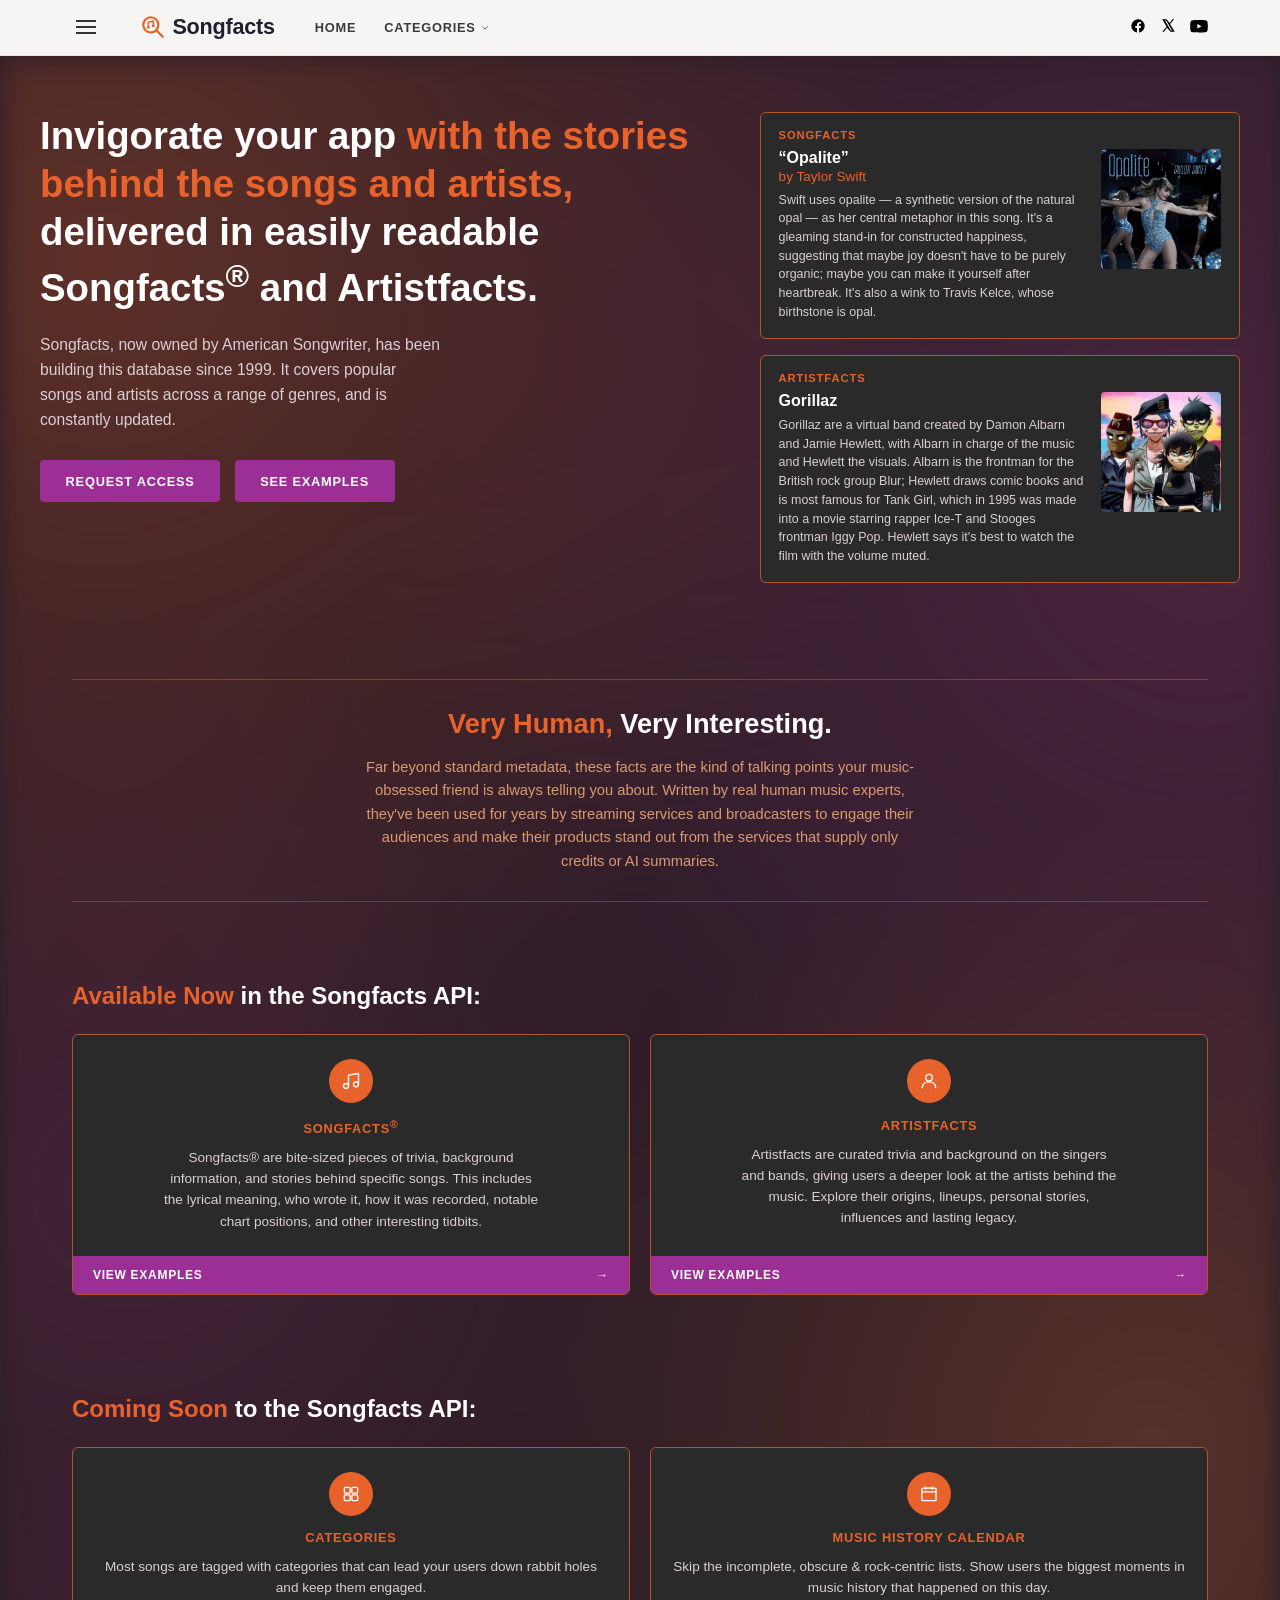
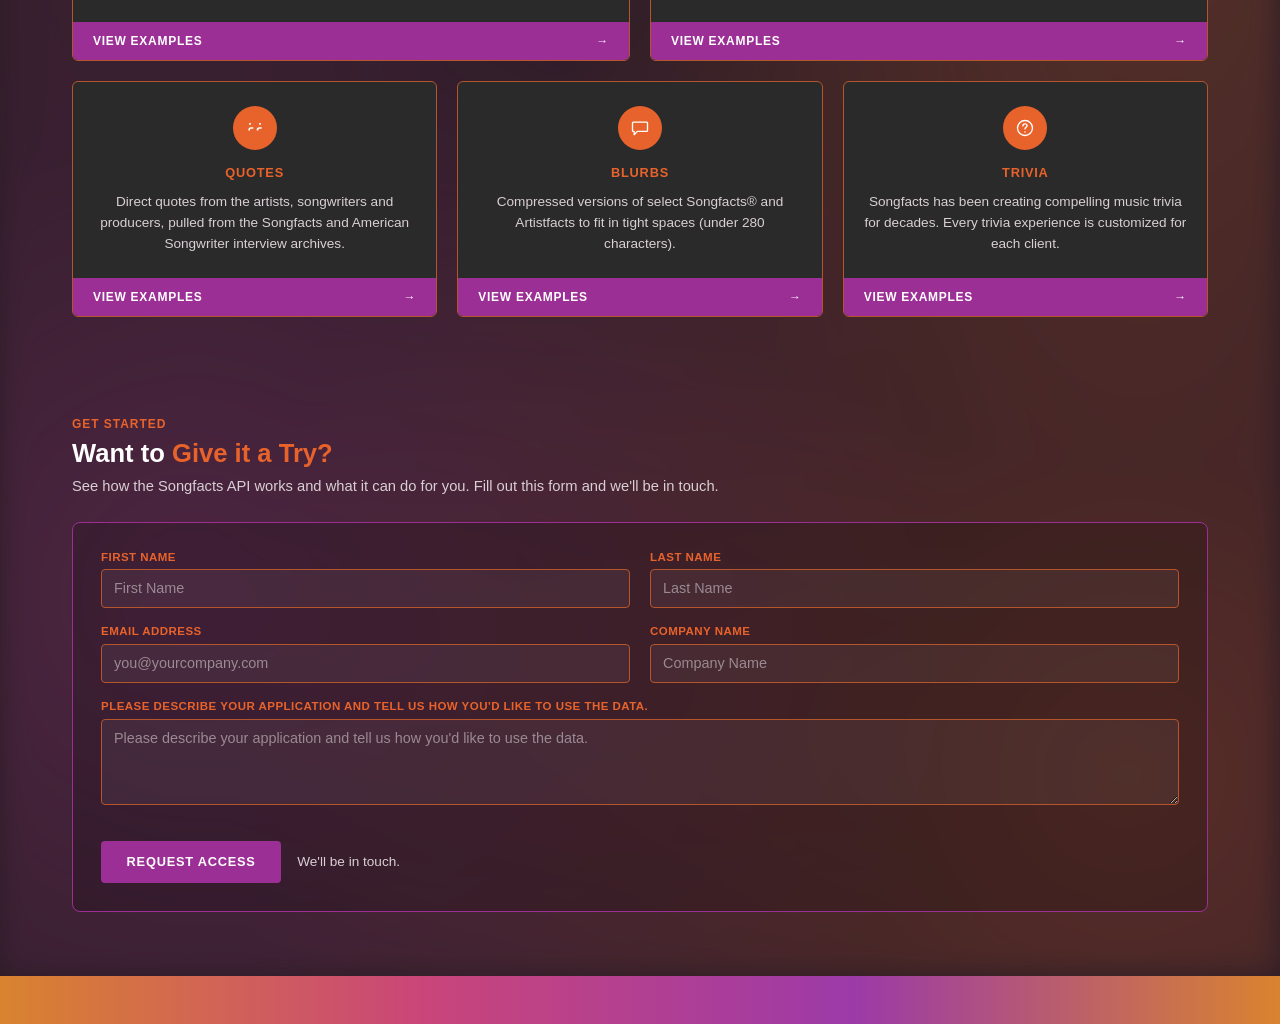
==== index.html @ c4cd5a53 "RELEASE v7" ====
<!DOCTYPE html>
<html lang="en">
<head>
  <meta charset="UTF-8">
  <meta name="viewport" content="width=1280, initial-scale=1.0">
  <title>Songfacts API — Invigorate your app</title>
  <link rel="stylesheet" href="style.css">
  <script src="https://challenges.cloudflare.com/turnstile/v0/api.js?onload=onTurnstileLoad" async defer></script>
</head>
<body>

  <header class="site-header">
    <div class="header-inner">
      <button class="menu-toggle" aria-label="Open menu">
        <span></span><span></span><span></span>
      </button>

      <a class="logo" href="#">
        <svg viewBox="0 0 24 24" width="26" height="26" aria-hidden="true">
          <circle cx="10" cy="10" r="7" fill="none" stroke="#e8632b" stroke-width="2"/>
          <line x1="15" y1="15" x2="21" y2="21" stroke="#e8632b" stroke-width="2" stroke-linecap="round"/>
          <path d="M7.7 12.3V7.6L12.3 6.5V11" fill="none" stroke="#e8632b" stroke-width="1.4" stroke-linecap="round" stroke-linejoin="round"/>
          <circle cx="7.7" cy="12.3" r="1.3" fill="#e8632b"/>
          <circle cx="12.3" cy="11" r="1.3" fill="#e8632b"/>
        </svg>
        <span class="logo-word">Songfacts</span>
      </a>

      <nav class="main-nav" aria-label="Primary">
        <a href="index.html">Home</a>
        <div class="nav-item">
          <a href="categories-examples.html">
            Categories
            <svg class="chevron-down" viewBox="0 0 24 24" width="10" height="10" aria-hidden="true"><path d="M6 9l6 6 6-6" stroke="currentColor" stroke-width="2" fill="none" stroke-linecap="round" stroke-linejoin="round"/></svg>
          </a>
          <div class="nav-dropdown">
            <a href="songfacts-examples.html">SongFacts Examples</a>
            <a href="artistfacts-examples.html">ArtistFacts Examples</a>
            <a href="categories-examples.html">Categories Examples</a>
            <a href="music-history-calendar-examples.html">Music History Calendar</a>
            <a href="blurbs-examples.html">Blurbs Examples</a>
            <a href="quotes-examples.html">Quotes Examples</a>
            <a href="trivia-examples.html">Trivia Examples</a>
          </div>
        </div>
      </nav>

      <div class="social-links">
        <a href="#" aria-label="Facebook">
          <svg viewBox="0 0 24 24" width="16" height="16"><path d="M22 12a10 10 0 1 0-11.5 9.87v-6.99H7.9v-2.88h2.6V9.85c0-2.57 1.53-3.99 3.87-3.99 1.12 0 2.3.2 2.3.2v2.53h-1.3c-1.28 0-1.68.8-1.68 1.62v1.95h2.86l-.46 2.88h-2.4v6.99A10 10 0 0 0 22 12z"/></svg>
        </a>
        <a href="#" aria-label="X (Twitter)">
          <svg viewBox="0 0 24 24" width="15" height="15"><path d="M18.24 2H21l-6.52 7.46L22 22h-6.9l-5.4-6.6L4.6 22H2l7-8.01L2 2h6.9l4.9 6.02L18.24 2Zm-2.42 18h1.9L8.27 4H6.3l9.52 16Z"/></svg>
        </a>
        <a href="#" aria-label="YouTube">
          <svg viewBox="0 0 24 24" width="18" height="18"><path d="M23.5 6.2s-.23-1.64-.94-2.36c-.9-.94-1.9-.94-2.36-1C16.9 2.5 12 2.5 12 2.5h-.01s-4.9 0-8.19.34c-.46.06-1.46.06-2.36 1C.73 4.56.5 6.2.5 6.2S.25 8.13.25 10.06v1.87c0 1.93.25 3.86.25 3.86s.23 1.64.94 2.36c.9.94 2.08.9 2.6 1C5.9 19.5 12 19.5 12 19.5s4.9 0 8.19-.34c.46-.06 1.46-.06 2.36-1 .71-.72.94-2.36.94-2.36s.25-1.93.25-3.86v-1.87c0-1.93-.25-3.86-.25-3.86ZM9.75 14.02V7.98L15.5 11l-5.75 3.02Z"/></svg>
        </a>
      </div>
    </div>
  </header>

  <main class="dark-panel">
    <div class="decor-bg" aria-hidden="true"></div>

    <section class="hero">
    <div class="hero-inner">
      <div class="hero-copy">
        <h1>
          Invigorate your app
          <span class="highlight">with the stories behind the
          songs and artists,</span>
          delivered in easily readable
          Songfacts<sup>®</sup> and Artistfacts.
        </h1>

        <p>
          Songfacts, now owned by American Songwriter, has
          been building this database since 1999. It covers popular
          songs and artists across a range of genres, and is
          constantly updated.
        </p>

        <div class="hero-actions">
          <a class="btn" href="#get-started">Request Access</a>
          <a class="btn" href="#available-now">See Examples</a>
        </div>
      </div>

      <div class="hero-cards">
        <article class="fact-card">
          <span class="fact-label">Songfacts</span>
          <div class="fact-body">
            <div class="fact-text">
              <h3>&ldquo;Opalite&rdquo; <span class="by">by Taylor Swift</span></h3>
              <p>
                Swift uses opalite &mdash; a synthetic version of the natural
                opal &mdash; as her central metaphor in this song. It's a
                gleaming stand-in for constructed happiness, suggesting
                that maybe joy doesn't have to be purely organic; maybe
                you can make it yourself after heartbreak. It's also a
                wink to Travis Kelce, whose birthstone is opal.
              </p>
            </div>
            <img class="fact-thumb" src="img/home_1.png" alt="&ldquo;Opalite&rdquo; by Taylor Swift">
          </div>
        </article>

        <article class="fact-card">
          <span class="fact-label">Artistfacts</span>
          <div class="fact-body">
            <div class="fact-text">
              <h3>Gorillaz</h3>
              <p>
                Gorillaz are a virtual band created by Damon Albarn
                and Jamie Hewlett, with Albarn in charge of the music
                and Hewlett the visuals. Albarn is the frontman for the
                British rock group Blur; Hewlett draws comic books
                and is most famous for Tank Girl, which in 1995 was
                made into a movie starring rapper Ice-T and Stooges
                frontman Iggy Pop. Hewlett says it's best to watch the
                film with the volume muted.
              </p>
            </div>
            <img class="fact-thumb" src="img/home_2.png" alt="Gorillaz">
          </div>
        </article>
      </div>
    </div>
    </section>

    <section class="very-human">
      <hr class="divider">
      <h2><span class="orange">Very Human,</span> Very Interesting.</h2>
      <p>
        Far beyond standard metadata, these facts are the kind of talking points your
        music-obsessed friend is always telling you about. Written by real human
        music experts, they've been used for years by streaming services and broadcasters
        to engage their audiences and make their products stand out from the services that
        supply only credits or AI summaries.
      </p>
      <hr class="divider">
    </section>

    <section class="available-now" id="available-now">
      <h2><span class="orange">Available Now</span> in the Songfacts API:</h2>

      <div class="feature-grid cols-2">
        <article class="feature-card feature-card-wide">
          <span class="feature-icon">
            <svg viewBox="0 0 24 24" width="20" height="20"><path d="M9 18V5l12-2v13" stroke="#fff" stroke-width="1.6" fill="none" stroke-linecap="round" stroke-linejoin="round"/><circle cx="6" cy="18" r="3" stroke="#fff" stroke-width="1.6" fill="none"/><circle cx="18" cy="16" r="3" stroke="#fff" stroke-width="1.6" fill="none"/></svg>
          </span>
          <h3 class="feature-title">Songfacts<sup>®</sup></h3>
          <p>
            Songfacts® are bite-sized pieces of trivia, background information, and stories
            behind specific songs. This includes the lyrical meaning, who wrote it, how it
            was recorded, notable chart positions, and other interesting tidbits.
          </p>
          <a class="btn-view" href="songfacts-examples.html">View Examples <span aria-hidden="true">&rarr;</span></a>
        </article>

        <article class="feature-card feature-card-wide">
          <span class="feature-icon">
            <svg viewBox="0 0 24 24" width="20" height="20"><circle cx="12" cy="8" r="4" stroke="#fff" stroke-width="1.6" fill="none"/><path d="M4 20c0-4.4 3.6-7 8-7s8 2.6 8 7" stroke="#fff" stroke-width="1.6" fill="none" stroke-linecap="round"/></svg>
          </span>
          <h3 class="feature-title">Artistfacts</h3>
          <p>
            Artistfacts are curated trivia and background on the singers and bands, giving
            users a deeper look at the artists behind the music. Explore their origins,
            lineups, personal stories, influences and lasting legacy.
          </p>
          <a class="btn-view" href="artistfacts-examples.html">View Examples <span aria-hidden="true">&rarr;</span></a>
        </article>
      </div>
    </section>

    <section class="coming-soon">
      <h2><span class="orange">Coming Soon</span> to the Songfacts API:</h2>

      <div class="feature-grid cols-2">
        <article class="feature-card">
          <span class="feature-icon">
            <svg viewBox="0 0 24 24" width="20" height="20"><rect x="4" y="4" width="7" height="7" rx="1.5" stroke="#fff" stroke-width="1.6" fill="none"/><rect x="13" y="4" width="7" height="7" rx="1.5" stroke="#fff" stroke-width="1.6" fill="none"/><rect x="4" y="13" width="7" height="7" rx="1.5" stroke="#fff" stroke-width="1.6" fill="none"/><rect x="13" y="13" width="7" height="7" rx="1.5" stroke="#fff" stroke-width="1.6" fill="none"/></svg>
          </span>
          <h3 class="feature-title">Categories</h3>
          <p>
            Most songs are tagged with categories that can lead your users down rabbit holes
            and keep them engaged.
          </p>
          <a class="btn-view" href="categories-examples.html">View Examples <span aria-hidden="true">&rarr;</span></a>
        </article>

        <article class="feature-card">
          <span class="feature-icon">
            <svg viewBox="0 0 24 24" width="20" height="20"><rect x="3.5" y="5" width="17" height="15" rx="1.5" stroke="#fff" stroke-width="1.6" fill="none"/><line x1="3.5" y1="9.5" x2="20.5" y2="9.5" stroke="#fff" stroke-width="1.6"/><line x1="8" y1="3.5" x2="8" y2="6.5" stroke="#fff" stroke-width="1.6" stroke-linecap="round"/><line x1="16" y1="3.5" x2="16" y2="6.5" stroke="#fff" stroke-width="1.6" stroke-linecap="round"/></svg>
          </span>
          <h3 class="feature-title">Music History Calendar</h3>
          <p>
            Skip the incomplete, obscure &amp; rock-centric lists. Show users the biggest
            moments in music history that happened on this day.
          </p>
          <a class="btn-view" href="music-history-calendar-examples.html">View Examples <span aria-hidden="true">&rarr;</span></a>
        </article>
      </div>

      <div class="feature-grid cols-3">
        <article class="feature-card">
          <span class="feature-icon">
            <svg viewBox="0 0 24 24" width="20" height="20"><path d="M7 6h3v5H7c-1.7 0-3 1.3-3 3v1h2v-1c0-.6.4-1 1-1h3V6H5v2h2V6ZM17 6h3v5h-3c-1.7 0-3 1.3-3 3v1h2v-1c0-.6.4-1 1-1h3V6h-3v2h2V6Z" fill="#fff"/></svg>
          </span>
          <h3 class="feature-title">Quotes</h3>
          <p>
            Direct quotes from the artists, songwriters and producers, pulled from the
            Songfacts and American Songwriter interview archives.
          </p>
          <a class="btn-view" href="quotes-examples.html">View Examples <span aria-hidden="true">&rarr;</span></a>
        </article>

        <article class="feature-card">
          <span class="feature-icon">
            <svg viewBox="0 0 24 24" width="20" height="20"><path d="M4 5h16a1 1 0 0 1 1 1v9a1 1 0 0 1-1 1H9l-4 4v-4H4a1 1 0 0 1-1-1V6a1 1 0 0 1 1-1Z" stroke="#fff" stroke-width="1.6" fill="none" stroke-linejoin="round"/></svg>
          </span>
          <h3 class="feature-title">Blurbs</h3>
          <p>
            Compressed versions of select Songfacts® and Artistfacts to fit in tight spaces
            (under 280 characters).
          </p>
          <a class="btn-view" href="blurbs-examples.html">View Examples <span aria-hidden="true">&rarr;</span></a>
        </article>

        <article class="feature-card">
          <span class="feature-icon">
            <svg viewBox="0 0 24 24" width="20" height="20"><circle cx="12" cy="12" r="9" stroke="#fff" stroke-width="1.6" fill="none"/><path d="M9.5 9.5c0-1.4 1.1-2.5 2.5-2.5s2.5 1 2.5 2.2c0 1-.6 1.6-1.4 2.1-.8.5-1.1 1-1.1 1.8" stroke="#fff" stroke-width="1.6" fill="none" stroke-linecap="round"/><circle cx="12" cy="16.8" r="0.9" fill="#fff"/></svg>
          </span>
          <h3 class="feature-title">Trivia</h3>
          <p>
            Songfacts has been creating compelling music trivia for decades. Every trivia
            experience is customized for each client.
          </p>
          <a class="btn-view" href="trivia-examples.html">View Examples <span aria-hidden="true">&rarr;</span></a>
        </article>
      </div>
    </section>

    <section class="get-started" id="get-started">
      <span class="eyebrow">Get Started</span>
      <h2>Want to <span class="orange">Give it a Try?</span></h2>
      <p>See how the Songfacts API works and what it can do for you. Fill out this form and we'll be in touch.</p>

      <form class="api-form" id="api-form">
        <div class="form-row">
          <div class="form-field">
            <label for="firstName">First Name</label>
            <input type="text" id="firstName" name="firstName" placeholder="First Name" required>
          </div>
          <div class="form-field">
            <label for="lastName">Last Name</label>
            <input type="text" id="lastName" name="lastName" placeholder="Last Name" required>
          </div>
        </div>

        <div class="form-row">
          <div class="form-field">
            <label for="email">Email Address</label>
            <input type="email" id="email" name="email" placeholder="you@yourcompany.com" required>
          </div>
          <div class="form-field">
            <label for="company">Company Name</label>
            <input type="text" id="company" name="company" placeholder="Company Name">
          </div>
        </div>

        <div class="form-row form-row-full">
          <div class="form-field">
            <label for="message">Please describe your application and tell us how you'd like to use the data.</label>
            <textarea id="message" name="message" rows="4" placeholder="Please describe your application and tell us how you'd like to use the data."></textarea>
          </div>
        </div>

        <div class="form-row">
          <div id="turnstile-widget"></div>
        </div>

        <div class="form-actions">
          <button type="submit" class="btn">Request Access</button>
          <span class="form-note" id="form-status">We'll be in touch.</span>
        </div>
      </form>
    </section>
  </main>

  <footer class="gradient-bar" aria-hidden="true"></footer>

  <script src="script.js"></script>
</body>
</html>
---- style.css ----
:root {
  --orange: #e8632b;
  --purple: #9c2f96;
  --purple-hover: #b23aac;
  --pink: #d9469c;
  --dark-bg: #2c1c26;
  --card-bg: #2a2a2a;
  --card-border: #b5552c;
  --text-body: #d9cfd4;
}

* {
  box-sizing: border-box;
}

body {
  margin: 0;
  font-family: -apple-system, BlinkMacSystemFont, "Segoe UI", Roboto, Arial, sans-serif;
  min-width: 1280px;
}

/* ---------------------------------------------------------------------- */
/* Header                                                                  */
/* ---------------------------------------------------------------------- */

.site-header {
  background: #f7f5f3;
  border-bottom: 1px solid #e5e1dd;
}

.header-inner {
  max-width: 1200px;
  margin: 0 auto;
  padding: 0.9rem 2rem;
  display: flex;
  align-items: center;
  gap: 2.5rem;
}

.menu-toggle {
  background: none;
  border: none;
  cursor: pointer;
  padding: 0.25rem;
  display: flex;
  flex-direction: column;
  gap: 4px;
}

.menu-toggle span {
  display: block;
  width: 20px;
  height: 2px;
  background: #333;
}

.logo {
  display: flex;
  align-items: center;
  gap: 0.4rem;
  text-decoration: none;
  color: #1f1f2e;
}

.logo-word {
  font-size: 1.35rem;
  font-weight: 700;
  letter-spacing: -0.01em;
}

.main-nav {
  display: flex;
  align-items: center;
  gap: 1.75rem;
  flex: 1;
}

.main-nav a {
  color: #3a3a3a;
  text-decoration: none;
  font-size: 0.8rem;
  font-weight: 600;
  letter-spacing: 0.06em;
  text-transform: uppercase;
}

.main-nav a:hover {
  color: var(--orange);
}

.nav-item {
  position: relative;
}

.nav-item > a {
  display: inline-flex;
  align-items: center;
  gap: 0.3rem;
}

.nav-item .chevron-down {
  transition: transform 0.15s ease;
}

.nav-item:hover .chevron-down,
.nav-item:focus-within .chevron-down {
  transform: rotate(180deg);
}

/* Invisible hover bridge: the header has vertical padding above/below the
   nav text, so the mouse crosses dead space on its way down to the dropdown
   and loses :hover before it arrives. This pseudo-element is always part of
   .nav-item's hit area (unlike the dropdown, which is hidden/non-hittable
   until hovered), so it keeps the hover chain unbroken across that gap. */
.nav-item::after {
  content: "";
  position: absolute;
  top: 100%;
  left: 50%;
  transform: translateX(-50%);
  width: 230px;
  height: 26px;
}

.nav-dropdown {
  position: absolute;
  top: 100%;
  left: 50%;
  margin-top: 20px;
  transform: translateX(-50%);
  background: #fff;
  border: 1px solid #e5e1dd;
  border-radius: 8px;
  box-shadow: 0 12px 28px rgba(0, 0, 0, 0.16);
  padding: 0.4rem;
  min-width: 230px;
  opacity: 0;
  visibility: hidden;
  pointer-events: none;
  transition: opacity 0.15s ease;
  z-index: 50;
}

.nav-item:hover .nav-dropdown,
.nav-item:focus-within .nav-dropdown {
  opacity: 1;
  visibility: visible;
  pointer-events: auto;
}

.nav-dropdown a {
  display: block;
  padding: 0.55rem 0.75rem;
  border-radius: 5px;
  color: #333;
  font-size: 0.78rem;
  font-weight: 600;
  letter-spacing: normal;
  text-transform: none;
}

.nav-dropdown a:hover {
  background: #f7ede8;
  color: var(--orange);
}

.social-links {
  display: flex;
  gap: 0.9rem;
}

.social-links a {
  color: #6b6b6b;
  display: flex;
}

.social-links a:hover {
  color: var(--orange);
}

/* ---------------------------------------------------------------------- */
/* Dark panel (hero through the contact form share one continuous bg)      */
/* ---------------------------------------------------------------------- */

.dark-panel {
  position: relative;
  min-height: 100vh;
  background: var(--dark-bg);
  overflow: hidden;
}

.dark-panel > section {
  position: relative;
  z-index: 1;
}

.decor-bg {
  position: absolute;
  inset: 0;
  pointer-events: none;
  background:
    radial-gradient(circle at 8% 8%, rgba(200, 90, 45, 0.32), transparent 32%),
    radial-gradient(circle at 94% 18%, rgba(155, 60, 130, 0.28), transparent 35%),
    radial-gradient(circle at 10% 45%, rgba(120, 50, 90, 0.3), transparent 32%),
    radial-gradient(circle at 90% 55%, rgba(210, 110, 50, 0.26), transparent 35%),
    radial-gradient(circle at 15% 85%, rgba(155, 60, 130, 0.3), transparent 32%),
    radial-gradient(circle at 88% 92%, rgba(200, 90, 45, 0.28), transparent 35%);
  filter: blur(14px);
}

.divider {
  border: none;
  border-top: 1px solid rgba(232, 99, 43, 0.4);
  max-width: 1200px;
  margin: 0 auto;
}

/* ---------------------------------------------------------------------- */
/* Hero                                                                    */
/* ---------------------------------------------------------------------- */

.hero {
  padding: 3.5rem 2rem;
}

.hero-inner {
  max-width: 1200px;
  margin: 0 auto;
  display: grid;
  grid-template-columns: 1.4fr 1fr;
  gap: 3rem;
  align-items: start;
}

.hero-copy h1 {
  color: #fff;
  font-size: 2.4rem;
  line-height: 1.25;
  margin: 0 0 1.25rem;
}

.hero-copy h1 .highlight {
  color: var(--orange);
}

.hero-copy p {
  color: var(--text-body);
  font-size: 0.98rem;
  line-height: 1.6;
  max-width: 46ch;
  margin: 0 0 1.75rem;
}

.hero-actions {
  display: flex;
  gap: 0.9rem;
}

.btn {
  display: inline-block;
  background: var(--purple);
  color: #fff;
  text-decoration: none;
  font-family: inherit;
  font-size: 0.8rem;
  font-weight: 700;
  letter-spacing: 0.06em;
  text-transform: uppercase;
  padding: 0.85rem 1.6rem;
  border: none;
  border-radius: 4px;
  cursor: pointer;
  transition: background 0.15s ease;
}

.btn:hover {
  background: var(--purple-hover);
}

.hero-cards {
  display: flex;
  flex-direction: column;
  gap: 1rem;
}

.fact-card {
  background: var(--card-bg);
  border: 1px solid var(--card-border);
  border-radius: 6px;
  padding: 1rem 1.1rem;
}

.fact-label {
  display: block;
  color: var(--orange);
  font-size: 0.7rem;
  font-weight: 700;
  letter-spacing: 0.08em;
  text-transform: uppercase;
  margin-bottom: 0.5rem;
}

.fact-body {
  display: flex;
  gap: 1rem;
  align-items: flex-start;
}

.fact-text {
  flex: 1;
}

.fact-text h3 {
  color: #fff;
  font-size: 1rem;
  margin: 0 0 0.4rem;
}

.fact-text h3 .by {
  color: var(--orange);
  font-weight: 400;
  font-size: 0.85rem;
  display: block;
  margin-top: 0.15rem;
}

.fact-text p {
  color: var(--text-body);
  font-size: 0.78rem;
  line-height: 1.5;
  margin: 0;
}

.fact-thumb {
  flex-shrink: 0;
  width: 120px;
  height: 120px;
  border-radius: 4px;
  background: linear-gradient(135deg, #4a2e42, #7a3a2c);
  color: rgba(255, 255, 255, 0.75);
  display: flex;
  align-items: center;
  justify-content: center;
  object-fit: cover;
}

/* ---------------------------------------------------------------------- */
/* Very Human, Very Interesting.                                           */
/* ---------------------------------------------------------------------- */

.very-human {
  max-width: 1200px;
  margin: 0 auto;
  padding: 2.5rem 2rem;
  text-align: center;
}

.very-human h2 {
  color: #fff;
  font-size: 1.7rem;
  margin: 1.75rem 0 1rem;
}

.very-human p {
  color: #d99a72;
  font-size: 0.92rem;
  line-height: 1.6;
  max-width: 68ch;
  margin: 0 auto 1.75rem;
}

.orange {
  color: var(--orange);
}

/* ---------------------------------------------------------------------- */
/* Feature sections (Available Now / Coming Soon)                          */
/* ---------------------------------------------------------------------- */

.available-now,
.coming-soon {
  max-width: 1200px;
  margin: 0 auto;
  padding: 2.5rem 2rem;
}

.available-now h2,
.coming-soon h2 {
  color: #fff;
  font-size: 1.5rem;
  margin: 0 0 1.5rem;
}

.feature-grid {
  display: grid;
  gap: 1.25rem;
  margin-bottom: 1.25rem;
}

.feature-grid.cols-2 {
  grid-template-columns: repeat(2, 1fr);
}

.feature-grid.cols-3 {
  grid-template-columns: repeat(3, 1fr);
}

.feature-card {
  background: var(--card-bg);
  border: 1px solid var(--card-border);
  border-radius: 6px;
  padding: 1.5rem 1.25rem 0;
  text-align: center;
  display: flex;
  flex-direction: column;
  align-items: center;
  overflow: hidden;
}

.feature-icon {
  width: 44px;
  height: 44px;
  border-radius: 50%;
  background: var(--orange);
  display: flex;
  align-items: center;
  justify-content: center;
  margin-bottom: 0.9rem;
}

.feature-title {
  color: var(--orange);
  font-size: 0.8rem;
  font-weight: 700;
  letter-spacing: 0.06em;
  text-transform: uppercase;
  margin: 0 0 0.7rem;
}

.feature-card p {
  color: var(--text-body);
  font-size: 0.85rem;
  line-height: 1.55;
  margin: 0 0 1.5rem;
}

.btn-view {
  display: flex;
  align-items: center;
  justify-content: space-between;
  width: calc(100% + 2.5rem);
  background: var(--purple);
  color: #fff;
  text-decoration: none;
  font-size: 0.75rem;
  font-weight: 700;
  letter-spacing: 0.06em;
  text-transform: uppercase;
  padding: 0.75rem 1.25rem;
  margin-top: auto;
}

.btn-view:hover {
  background: var(--purple-hover);
}

.feature-card-wide p {
  max-width: 50ch;
}

/* ---------------------------------------------------------------------- */
/* Get Started / contact form                                             */
/* ---------------------------------------------------------------------- */

.get-started {
  max-width: 1200px;
  margin: 0 auto;
  padding: 2.5rem 2rem 4rem;
}

.eyebrow {
  display: block;
  color: var(--orange);
  font-size: 0.75rem;
  font-weight: 700;
  letter-spacing: 0.08em;
  text-transform: uppercase;
  margin-bottom: 0.5rem;
}

.get-started h2 {
  color: #fff;
  font-size: 1.6rem;
  margin: 0 0 0.6rem;
}

.get-started > p {
  color: var(--text-body);
  font-size: 0.92rem;
  margin: 0 0 1.75rem;
}

.api-form {
  background: rgba(0, 0, 0, 0.18);
  border: 1px solid var(--purple);
  border-radius: 8px;
  padding: 1.75rem;
}

.form-row {
  display: grid;
  grid-template-columns: 1fr 1fr;
  gap: 1.25rem;
  margin-bottom: 1.1rem;
}

.form-row-full {
  grid-template-columns: 1fr;
}

.form-field {
  display: flex;
  flex-direction: column;
}

.form-field label {
  color: var(--orange);
  font-size: 0.72rem;
  font-weight: 700;
  letter-spacing: 0.04em;
  text-transform: uppercase;
  margin-bottom: 0.4rem;
}

.form-field input,
.form-field select,
.form-field textarea {
  background: rgba(255, 255, 255, 0.05);
  border: 1px solid var(--card-border);
  border-radius: 4px;
  color: #fff;
  padding: 0.65rem 0.75rem;
  font-size: 0.9rem;
  font-family: inherit;
}

.form-field textarea {
  resize: vertical;
}

.form-field input::placeholder,
.form-field textarea::placeholder {
  color: #9a8a92;
}

.form-field select {
  color: #cfc3c9;
}

.form-actions {
  display: flex;
  align-items: center;
  gap: 1rem;
  margin-top: 0.5rem;
}

.form-note {
  color: var(--text-body);
  font-size: 0.85rem;
}

.form-note-success {
  color: #6fd98f;
}

.form-note-error {
  color: #f08a6c;
}

/* ---------------------------------------------------------------------- */
/* Footer gradient bar                                                     */
/* ---------------------------------------------------------------------- */

.gradient-bar {
  height: 48px;
  background: linear-gradient(90deg, #d9832f, #c9457a, #9c3aa8, #d9832f);
}

/* ---------------------------------------------------------------------- */
/* Shared: breadcrumb, page header, generic content wrapper, CTA bar       */
/* ---------------------------------------------------------------------- */

.breadcrumb {
  max-width: 1200px;
  margin: 0 auto;
  padding: 1.5rem 2rem 0;
  font-size: 0.7rem;
  font-weight: 600;
  letter-spacing: 0.05em;
  text-transform: uppercase;
  color: #a68d95;
}

.breadcrumb a {
  color: inherit;
  text-decoration: none;
}

.breadcrumb a:hover {
  color: #fff;
}

.breadcrumb .current {
  color: var(--orange);
}

.page-header {
  max-width: 1200px;
  margin: 0 auto;
  padding: 0.75rem 2rem 1.75rem;
}

.page-header h1 {
  color: #fff;
  font-size: 1.9rem;
  margin: 0 0 0.6rem;
}

.page-header h1 .accent {
  color: var(--orange);
}

.page-header p {
  color: var(--text-body);
  font-size: 0.92rem;
  max-width: 90ch;
  margin: 0;
}

.page-content {
  max-width: 1200px;
  margin: 0 auto;
  padding: 1.75rem 2rem 0.5rem;
}

.cta-bar {
  max-width: 1200px;
  margin: 1rem auto 2.5rem;
  padding: 1.5rem 1.75rem;
  background: var(--card-bg);
  border: 1px solid var(--purple);
  border-radius: 8px;
  display: flex;
  align-items: center;
  justify-content: space-between;
  gap: 1.5rem;
}

.cta-bar h2 {
  color: #fff;
  font-size: 1.15rem;
  margin: 0 0 0.3rem;
}

.cta-bar p {
  color: var(--text-body);
  font-size: 0.85rem;
  margin: 0;
}

.cta-bar .btn {
  flex-shrink: 0;
}

/* ---------------------------------------------------------------------- */
/* Numbered card grid (SongFacts / ArtistFacts examples)                   */
/* ---------------------------------------------------------------------- */

.card-grid {
  display: grid;
  gap: 1.5rem;
  margin-bottom: 1rem;
}

.card-grid.cols-4 {
  grid-template-columns: repeat(4, 1fr);
}

.numbered-card {
  position: relative;
  background: var(--card-bg);
  border: 1px solid var(--card-border);
  border-radius: 6px;
  padding: 1.1rem;
}

.numbered-card .badge {
  position: absolute;
  top: -12px;
  left: -12px;
  width: 26px;
  height: 26px;
  border-radius: 50%;
  background: var(--orange);
  color: #fff;
  font-size: 0.75rem;
  font-weight: 700;
  display: flex;
  align-items: center;
  justify-content: center;
}

.numbered-card .thumb {
  width: 100%;
  aspect-ratio: 1;
  border-radius: 4px;
  background: linear-gradient(135deg, #4a2e42, #7a3a2c);
  display: flex;
  align-items: center;
  justify-content: center;
  color: rgba(255, 255, 255, 0.75);
  margin-bottom: 0.9rem;
  object-fit: cover;
}

.numbered-card h3 {
  color: #fff;
  font-size: 0.92rem;
  margin: 0 0 0.2rem;
}

.numbered-card .by {
  color: var(--orange);
  font-size: 0.78rem;
  display: block;
  margin-bottom: 0.7rem;
}

.numbered-card p {
  color: var(--text-body);
  font-size: 0.78rem;
  line-height: 1.5;
  margin: 0;
}

/* ---------------------------------------------------------------------- */
/* Categories examples                                                     */
/* ---------------------------------------------------------------------- */

.categories-grid {
  display: grid;
  grid-template-columns: repeat(4, 1fr);
  gap: 1.5rem;
  margin-bottom: 1rem;
}

.category-card {
  background: var(--card-bg);
  border: 1px solid var(--card-border);
  border-radius: 6px;
  padding: 1.1rem;
  display: flex;
  flex-direction: column;
}

.category-card .lead {
  display: flex;
  gap: 0.9rem;
  margin-bottom: 1.1rem;
}

.category-card .lead .thumb {
  width: 68px;
  height: 68px;
  flex-shrink: 0;
  border-radius: 4px;
  background: linear-gradient(135deg, #4a2e42, #7a3a2c);
  display: flex;
  align-items: center;
  justify-content: center;
  color: rgba(255, 255, 255, 0.75);
  object-fit: cover;
}

.category-card .lead h3 {
  color: #fff;
  font-size: 0.92rem;
  margin: 0 0 0.25rem;
}

.category-card .lead .by {
  color: var(--orange);
  font-size: 0.78rem;
}

.category-tag {
  font-size: 0.68rem;
  font-weight: 600;
  letter-spacing: 0.05em;
  text-transform: uppercase;
  color: #a68d95;
  margin-bottom: 1rem;
}

.category-tag strong {
  display: block;
  color: var(--pink);
  font-weight: 700;
  font-size: 0.85rem;
  text-transform: none;
  letter-spacing: 0;
  margin-top: 0.2rem;
}

.related-list {
  list-style: none;
  margin: 0 0 1rem;
  padding: 0;
  border-top: 1px solid rgba(255, 255, 255, 0.08);
}

.related-list li {
  display: flex;
  gap: 0.6rem;
  align-items: center;
  padding: 0.6rem 0;
  border-bottom: 1px solid rgba(255, 255, 255, 0.08);
}

.related-list .thumb-sm {
  width: 34px;
  height: 34px;
  border-radius: 4px;
  flex-shrink: 0;
  background: linear-gradient(135deg, #4a2e42, #7a3a2c);
  object-fit: cover;
}

.related-list .info {
  font-size: 0.78rem;
  color: #fff;
  line-height: 1.35;
}

.related-list .info .by {
  color: var(--orange);
  display: block;
  font-size: 0.72rem;
}

.continue-link {
  color: var(--pink);
  font-size: 0.72rem;
  font-weight: 700;
  text-decoration: none;
  text-transform: uppercase;
  letter-spacing: 0.05em;
  margin-top: auto;
  text-align: center;
}

.continue-link:hover {
  color: #fff;
}

/* ---------------------------------------------------------------------- */
/* Music History Calendar examples                                        */
/* ---------------------------------------------------------------------- */

.calendar-grid {
  display: grid;
  gap: 1.5rem;
  margin-bottom: 1rem;
}

.calendar-grid.cols-2 {
  grid-template-columns: repeat(2, 1fr);
}

.calendar-grid.cols-3 {
  grid-template-columns: repeat(3, 1fr);
}

.calendar-col {
  background: var(--card-bg);
  border: 1px solid var(--card-border);
  border-radius: 6px;
  overflow: hidden;
  display: flex;
  flex-direction: column;
}

.calendar-col-header {
  background: var(--orange);
  color: #fff;
  font-weight: 700;
  font-size: 0.78rem;
  letter-spacing: 0.06em;
  text-transform: uppercase;
  text-align: center;
  padding: 0.75rem;
}

.calendar-col-body {
  padding: 1.1rem;
  flex: 1;
  display: flex;
  flex-direction: column;
}

.calendar-sub {
  display: flex;
  align-items: center;
  gap: 0.5rem;
  color: var(--orange);
  font-size: 0.7rem;
  font-weight: 700;
  text-transform: uppercase;
  letter-spacing: 0.04em;
  margin-bottom: 0.6rem;
}

.calendar-date {
  color: #fff;
  font-weight: 700;
  font-size: 1rem;
  margin-bottom: 0.9rem;
}

.timeline {
  list-style: none;
  margin: 0 0 0.5rem;
  padding: 0;
  border-left: 2px solid var(--purple);
  margin-left: 0.5rem;
}

.timeline li {
  position: relative;
  padding: 0 0 1.1rem 1.25rem;
}

.timeline li::before {
  content: "";
  position: absolute;
  left: -6px;
  top: 2px;
  width: 10px;
  height: 10px;
  border-radius: 50%;
  background: var(--orange);
  border: 2px solid var(--card-bg);
}

.timeline .year {
  color: var(--orange);
  font-weight: 700;
  font-size: 0.85rem;
  display: block;
  margin-bottom: 0.3rem;
}

.timeline p {
  color: var(--text-body);
  font-size: 0.78rem;
  line-height: 1.5;
  margin: 0;
}

.view-more {
  color: var(--pink);
  font-size: 0.72rem;
  font-weight: 700;
  text-decoration: none;
  text-transform: uppercase;
  letter-spacing: 0.05em;
  margin-top: auto;
  padding-top: 0.5rem;
  display: block;
}

.view-more:hover {
  color: #fff;
}

/* ---------------------------------------------------------------------- */
/* Blurbs examples                                                         */
/* ---------------------------------------------------------------------- */

.blurbs-grid {
  display: grid;
  grid-template-columns: 1fr 1fr;
  gap: 1.5rem;
  margin-bottom: 1rem;
}

.blurbs-col {
  border: 1px solid var(--card-border);
  border-radius: 6px;
  overflow: hidden;
}

.blurbs-col-header {
  padding: 0.75rem 1.1rem;
  font-weight: 700;
  font-size: 0.8rem;
  letter-spacing: 0.06em;
  text-transform: uppercase;
  color: #fff;
  display: flex;
  align-items: center;
  gap: 0.5rem;
}

.blurbs-col-header.bar-orange {
  background: var(--orange);
}

.blurbs-col-header.bar-purple {
  background: var(--purple);
}

.blurb-list {
  list-style: none;
  margin: 0;
  padding: 0;
  background: var(--card-bg);
}

.blurb-item {
  display: flex;
  gap: 0.9rem;
  align-items: flex-start;
  padding: 1rem 1.1rem;
  border-top: 1px solid rgba(255, 255, 255, 0.08);
}

.blurb-item:first-child {
  border-top: none;
}

.blurb-badge {
  flex-shrink: 0;
  width: 24px;
  height: 24px;
  border-radius: 50%;
  border: 1px solid var(--orange);
  color: var(--orange);
  font-size: 0.72rem;
  font-weight: 700;
  display: flex;
  align-items: center;
  justify-content: center;
  margin-top: 0.1rem;
}

.blurb-thumb {
  flex-shrink: 0;
  width: 52px;
  height: 52px;
  border-radius: 4px;
  background: linear-gradient(135deg, #4a2e42, #7a3a2c);
  object-fit: cover;
}

.blurb-text {
  color: var(--text-body);
  font-size: 0.82rem;
  line-height: 1.5;
}

/* ---------------------------------------------------------------------- */
/* Quotes examples                                                         */
/* ---------------------------------------------------------------------- */

.quotes-grid {
  display: grid;
  grid-template-columns: repeat(3, 1fr);
  gap: 1.5rem;
  margin-bottom: 1rem;
}

.quote-card {
  border: 1px solid var(--purple);
  border-radius: 6px;
  padding: 1.25rem;
  display: flex;
  align-items: flex-start;
  gap: 0.75rem;
}

.quote-mark {
  flex-shrink: 0;
  color: var(--purple);
  font-size: 3.4rem;
  font-weight: 700;
  line-height: 1;
}

.quote-content {
  display: flex;
  flex-direction: column;
  flex: 1;
  min-width: 0;
}

.quote-text {
  color: #fff;
  font-size: 1.15rem;
  line-height: 1.4;
  margin: 0 0 1.1rem;
  flex: 1;
}

.quote-divider {
  border: none;
  border-top: 1px solid var(--purple);
  margin: 0 0 0.9rem;
}

.quote-attribution {
  display: flex;
  gap: 0.9rem;
  align-items: center;
}

.quote-avatar {
  width: 64px;
  height: 64px;
  border-radius: 4px;
  flex-shrink: 0;
  background: linear-gradient(135deg, #4a2e42, #7a3a2c);
  object-fit: cover;
}

.quote-attribution .name {
  color: #fff;
  font-weight: 700;
  font-size: 1.05rem;
  display: block;
}

.quote-attribution .context {
  color: var(--orange);
  font-size: 0.92rem;
  display: block;
}

/* ---------------------------------------------------------------------- */
/* Trivia examples                                                         */
/* ---------------------------------------------------------------------- */

.trivia-grid {
  display: grid;
  grid-template-columns: repeat(3, 1fr);
  gap: 1.5rem;
  margin-bottom: 1rem;
}

.trivia-card {
  background: var(--card-bg);
  border: 1px solid var(--card-border);
  border-radius: 6px;
  padding: 1.25rem;
  display: flex;
  flex-direction: column;
}

.trivia-label {
  display: flex;
  align-items: center;
  gap: 0.6rem;
  color: var(--pink);
  font-size: 0.72rem;
  font-weight: 700;
  text-transform: uppercase;
  letter-spacing: 0.05em;
  margin-bottom: 1rem;
}

.trivia-badge {
  width: 22px;
  height: 22px;
  border-radius: 50%;
  background: var(--purple);
  color: #fff;
  font-size: 0.72rem;
  font-weight: 700;
  display: flex;
  align-items: center;
  justify-content: center;
  flex-shrink: 0;
}

.trivia-question {
  color: #fff;
  font-size: 0.95rem;
  line-height: 1.4;
  margin: 0 0 1.1rem;
}

.trivia-answers {
  display: flex;
  flex-direction: column;
  gap: 0.55rem;
  margin-bottom: 0.9rem;
}

.trivia-answer {
  background: var(--purple);
  color: #fff;
  border: none;
  border-radius: 4px;
  padding: 0.65rem 0.9rem;
  font-size: 0.82rem;
  font-weight: 600;
  text-align: left;
  cursor: pointer;
  font-family: inherit;
  transition: background 0.15s ease;
}

.trivia-answer:hover {
  background: var(--purple-hover);
}

.trivia-answer.is-selected {
  background: #c766c1;
}

.trivia-explanations {
  color: var(--pink);
  font-size: 0.72rem;
  font-weight: 700;
  text-transform: uppercase;
  letter-spacing: 0.05em;
  text-decoration: none;
  margin-top: auto;
}

.trivia-explanations:hover {
  color: #fff;
}
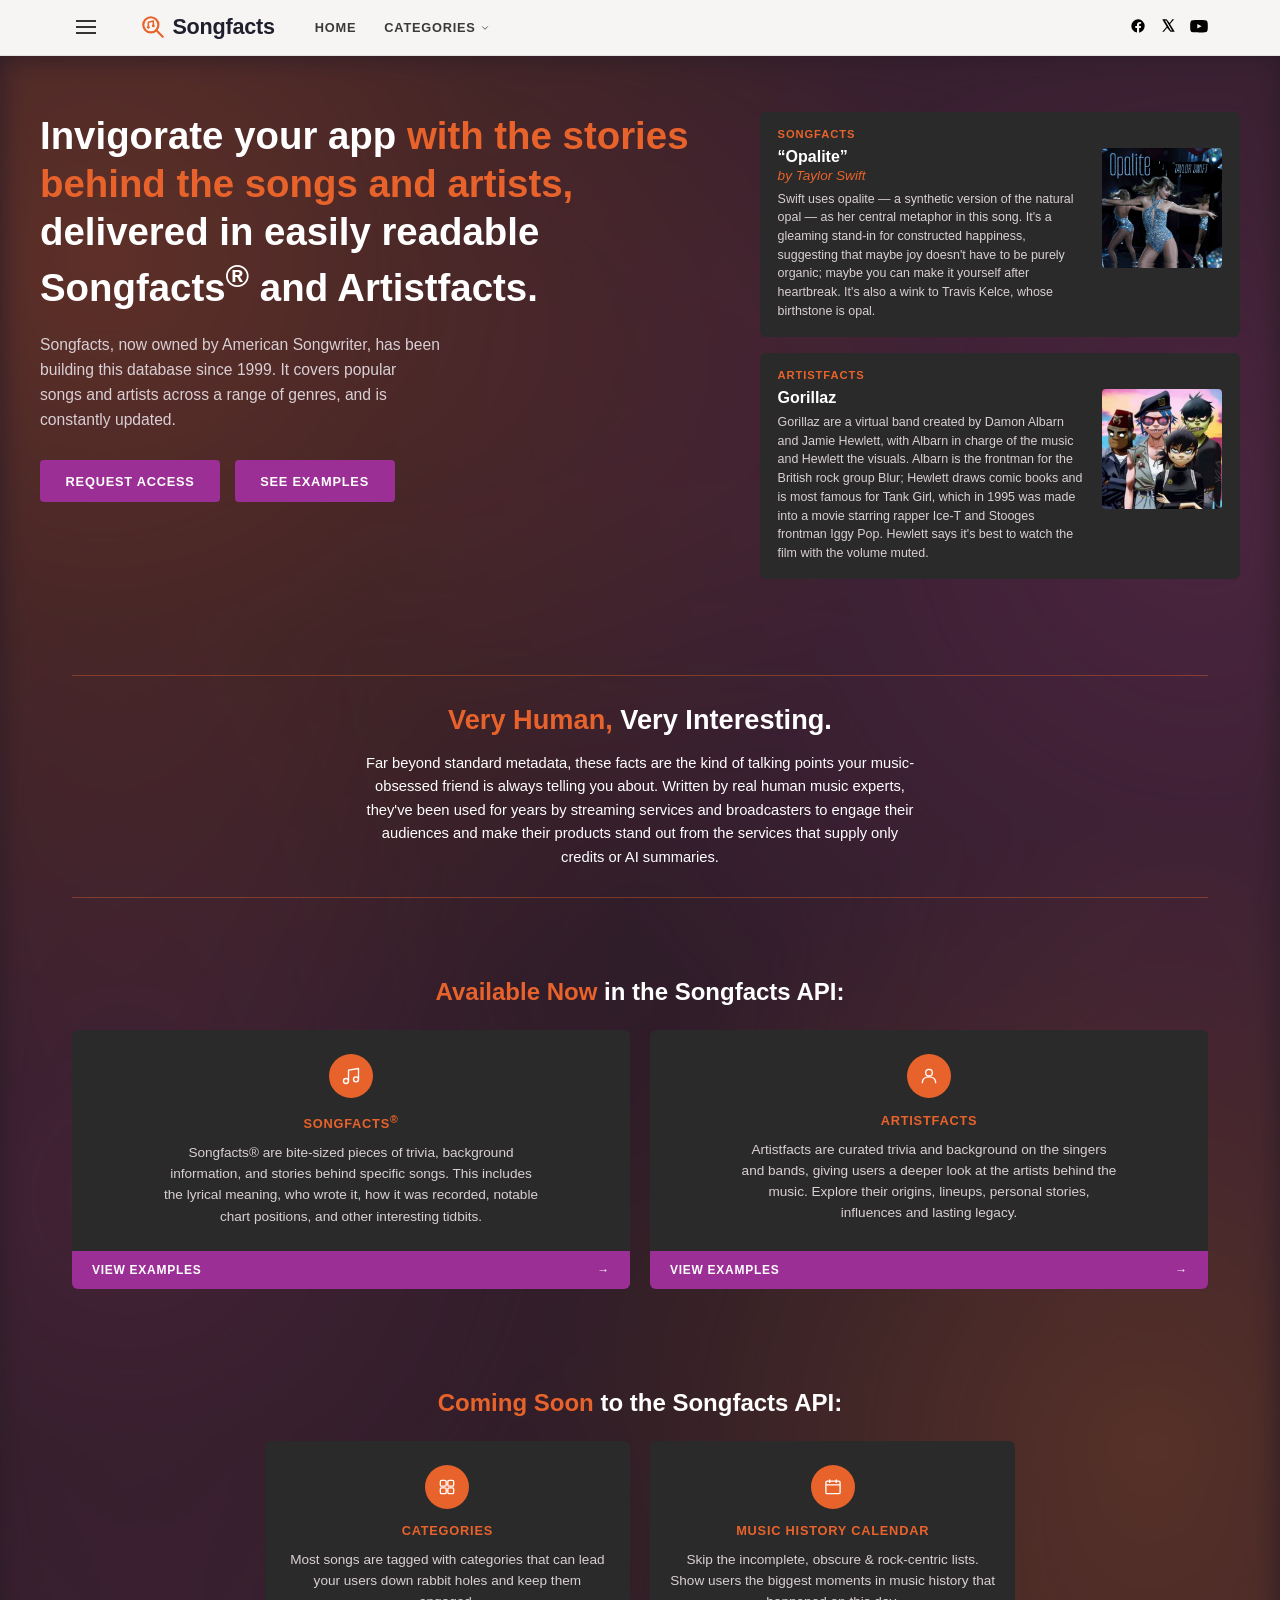
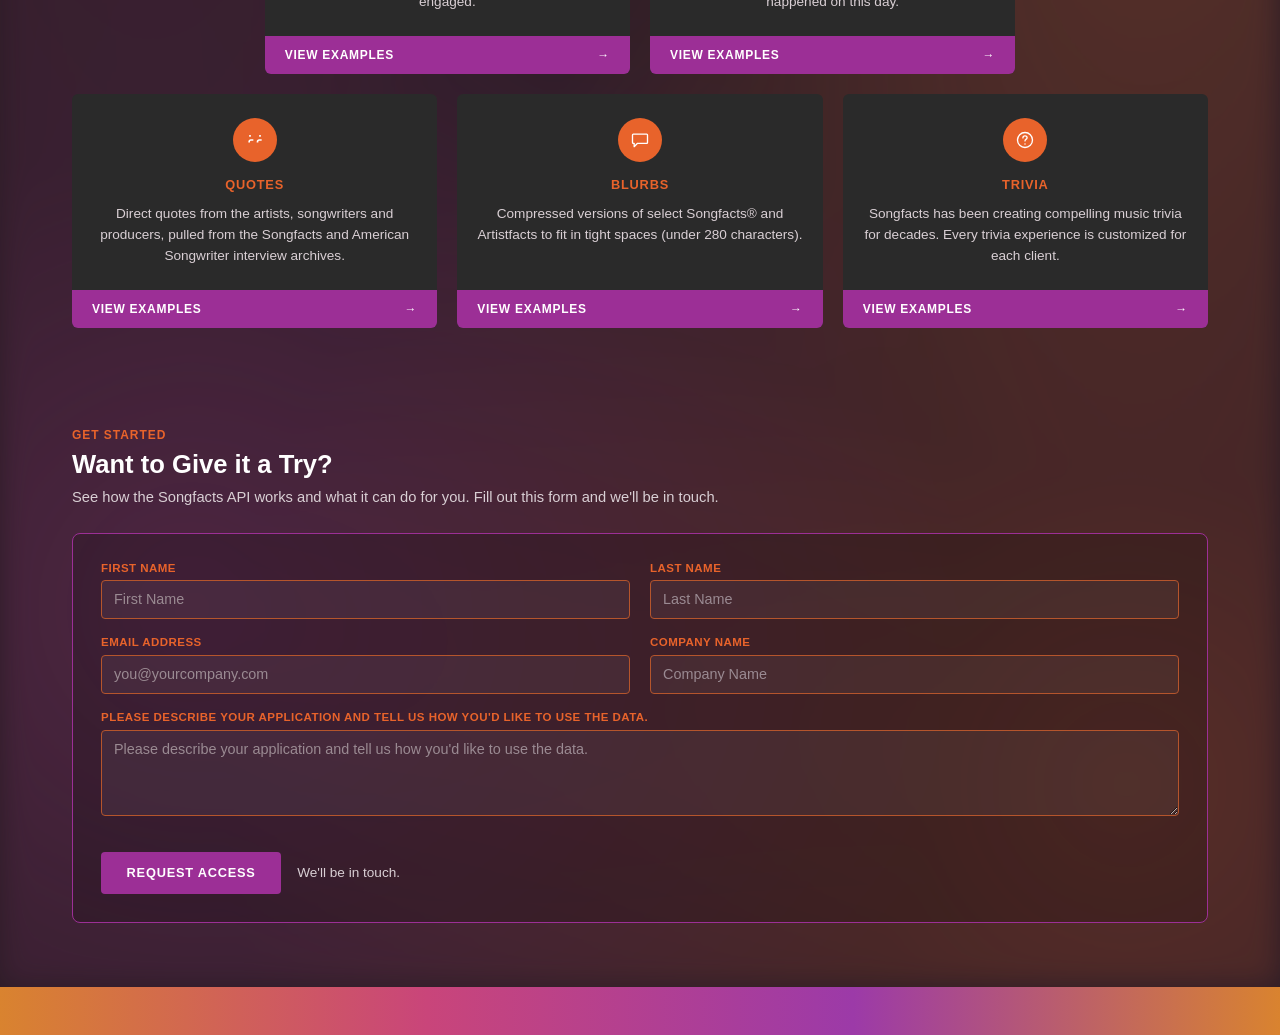
==== commit 5f3e17f8: "tweaks - run 1" ====
--- a/index.html
+++ b/index.html
@@ -176,7 +176,7 @@
     <section class="coming-soon">
       <h2><span class="orange">Coming Soon</span> to the Songfacts API:</h2>
 
-      <div class="feature-grid cols-2">
+      <div class="feature-grid cols-2-center">
         <article class="feature-card">
           <span class="feature-icon">
             <svg viewBox="0 0 24 24" width="20" height="20"><rect x="4" y="4" width="7" height="7" rx="1.5" stroke="#fff" stroke-width="1.6" fill="none"/><rect x="13" y="4" width="7" height="7" rx="1.5" stroke="#fff" stroke-width="1.6" fill="none"/><rect x="4" y="13" width="7" height="7" rx="1.5" stroke="#fff" stroke-width="1.6" fill="none"/><rect x="13" y="13" width="7" height="7" rx="1.5" stroke="#fff" stroke-width="1.6" fill="none"/></svg>
@@ -243,7 +243,7 @@
 
     <section class="get-started" id="get-started">
       <span class="eyebrow">Get Started</span>
-      <h2>Want to <span class="orange">Give it a Try?</span></h2>
+      <h2>Want to Give it a Try?</h2>
       <p>See how the Songfacts API works and what it can do for you. Fill out this form and we'll be in touch.</p>
 
       <form class="api-form" id="api-form">
--- a/style.css
+++ b/style.css
@@ -136,8 +136,13 @@
   min-width: 230px;
   opacity: 0;
   visibility: hidden;
-  pointer-events: none;
-  transition: opacity 0.15s ease;
+  /* Closing is deliberately delayed a full second (visibility flips only once
+     the fade has finished) so the menu stays clickable while the pointer
+     travels toward it, or if it clips a corner on the way down. Opening stays
+     instant. `visibility` alone gates interaction here — `pointer-events` is
+     not transitionable, so using it would kill clicks the moment hover
+     dropped and defeat the delay. */
+  transition: opacity 0.15s ease 1s, visibility 0s linear 1.15s;
   z-index: 50;
 }
 
@@ -145,7 +150,7 @@
 .nav-item:focus-within .nav-dropdown {
   opacity: 1;
   visibility: visible;
-  pointer-events: auto;
+  transition: opacity 0.15s ease 0s, visibility 0s linear 0s;
 }
 
 .nav-dropdown a {
@@ -285,7 +290,6 @@
 
 .fact-card {
   background: var(--card-bg);
-  border: 1px solid var(--card-border);
   border-radius: 6px;
   padding: 1rem 1.1rem;
 }
@@ -318,6 +322,7 @@
 
 .fact-text h3 .by {
   color: var(--orange);
+  font-style: italic;
   font-weight: 400;
   font-size: 0.85rem;
   display: block;
@@ -362,7 +367,7 @@
 }
 
 .very-human p {
-  color: #d99a72;
+  color: #fff;
   font-size: 0.92rem;
   line-height: 1.6;
   max-width: 68ch;
@@ -388,6 +393,7 @@
 .coming-soon h2 {
   color: #fff;
   font-size: 1.5rem;
+  text-align: center;
   margin: 0 0 1.5rem;
 }
 
@@ -405,9 +411,15 @@
   grid-template-columns: repeat(3, 1fr);
 }
 
+/* Coming Soon's first row is two cards centered at the same width as the
+   three-up row beneath it, not two half-width cards. */
+.feature-grid.cols-2-center {
+  grid-template-columns: repeat(2, calc((100% - 2.5rem) / 3));
+  justify-content: center;
+}
+
 .feature-card {
   background: var(--card-bg);
-  border: 1px solid var(--card-border);
   border-radius: 6px;
   padding: 1.5rem 1.25rem 0;
   text-align: center;
@@ -611,7 +623,7 @@
 }
 
 .breadcrumb .current {
-  color: var(--orange);
+  color: var(--pink);
 }
 
 .page-header {
@@ -673,7 +685,7 @@
 }
 
 /* ---------------------------------------------------------------------- */
-/* Numbered card grid (SongFacts / ArtistFacts examples)                   */
+/* Fact tiles (SongFacts / ArtistFacts examples)                           */
 /* ---------------------------------------------------------------------- */
 
 .card-grid {
@@ -686,181 +698,208 @@
   grid-template-columns: repeat(4, 1fr);
 }
 
-.numbered-card {
-  position: relative;
+.fact-tile {
   background: var(--card-bg);
   border: 1px solid var(--card-border);
+  border-radius: 10px;
+  padding: 1.4rem 1.25rem 1.6rem;
+}
+
+/* The mockup centers a smaller square of cover art above left-aligned copy,
+   rather than bleeding it to the card's full width. */
+.fact-tile .thumb {
+  display: block;
+  width: 64%;
+  aspect-ratio: 1;
+  margin: 0 auto 1.4rem;
   border-radius: 6px;
-  padding: 1.1rem;
-}
-
-.numbered-card .badge {
-  position: absolute;
-  top: -12px;
-  left: -12px;
-  width: 26px;
-  height: 26px;
-  border-radius: 50%;
-  background: var(--orange);
-  color: #fff;
-  font-size: 0.75rem;
-  font-weight: 700;
-  display: flex;
-  align-items: center;
-  justify-content: center;
-}
-
-.numbered-card .thumb {
-  width: 100%;
-  aspect-ratio: 1;
-  border-radius: 4px;
+  border: 1px solid var(--card-border);
   background: linear-gradient(135deg, #4a2e42, #7a3a2c);
-  display: flex;
-  align-items: center;
-  justify-content: center;
-  color: rgba(255, 255, 255, 0.75);
+  object-fit: cover;
+}
+
+.fact-tile h3 {
+  color: #fff;
+  font-size: 1rem;
+  margin: 0 0 0.2rem;
+}
+
+.fact-tile h3.artist-name {
+  color: var(--orange);
+  margin-bottom: 0.75rem;
+}
+
+.fact-tile .by {
+  color: var(--orange);
+  font-weight: 700;
+  font-size: 0.85rem;
+  display: block;
   margin-bottom: 0.9rem;
-  object-fit: cover;
-}
-
-.numbered-card h3 {
-  color: #fff;
-  font-size: 0.92rem;
-  margin: 0 0 0.2rem;
-}
-
-.numbered-card .by {
-  color: var(--orange);
-  font-size: 0.78rem;
-  display: block;
-  margin-bottom: 0.7rem;
-}
-
-.numbered-card p {
+}
+
+.fact-tile p {
   color: var(--text-body);
-  font-size: 0.78rem;
-  line-height: 1.5;
+  font-size: 0.82rem;
+  line-height: 1.55;
+  margin: 0 0 0.9rem;
+}
+
+.fact-tile p:last-child {
+  margin-bottom: 0;
+}
+
+.fact-list {
+  list-style: none;
   margin: 0;
+  padding: 0;
+  color: var(--text-body);
+  font-size: 0.82rem;
+  line-height: 1.55;
 }
 
 /* ---------------------------------------------------------------------- */
 /* Categories examples                                                     */
 /* ---------------------------------------------------------------------- */
 
-.categories-grid {
+/* The page is one worked example of a "rabbit hole": each category listing
+   ends in a song the user clicked, which opens the next category one level
+   deeper. The nesting in the markup mirrors that, so each .chain-level just
+   indents relative to its parent. */
+.categories-layout {
   display: grid;
-  grid-template-columns: repeat(4, 1fr);
+  grid-template-columns: minmax(0, 1fr) 320px;
+  align-items: start;
   gap: 1.5rem;
   margin-bottom: 1rem;
 }
 
-.category-card {
+.category-chain {
   background: var(--card-bg);
   border: 1px solid var(--card-border);
-  border-radius: 6px;
-  padding: 1.1rem;
-  display: flex;
-  flex-direction: column;
-}
-
-.category-card .lead {
-  display: flex;
+  border-radius: 10px;
+  padding: 1.6rem 1.75rem 2rem;
+}
+
+.chain-head {
+  display: flex;
+  align-items: center;
+  gap: 1rem;
+  margin-bottom: 1rem;
+}
+
+.chain-song {
+  color: var(--orange);
+  font-size: 1.15rem;
+  font-weight: 700;
+}
+
+.chain-level {
+  padding-left: 2.75rem;
+}
+
+.chain-cat {
+  display: block;
+  color: var(--pink);
+  font-size: 0.72rem;
+  font-weight: 700;
+  letter-spacing: 0.05em;
+  text-transform: uppercase;
+  margin-bottom: 0.6rem;
+}
+
+.chain-list {
+  list-style: none;
+  margin: 0;
+  padding: 0;
+}
+
+.chain-list li {
+  display: flex;
+  align-items: center;
   gap: 0.9rem;
-  margin-bottom: 1.1rem;
-}
-
-.category-card .lead .thumb {
-  width: 68px;
-  height: 68px;
+  padding: 0.35rem 0;
+  color: #fff;
+  font-size: 0.95rem;
+}
+
+/* The last entry in each list is the one that was clicked to descend. */
+.chain-list li.is-followed {
+  color: var(--pink);
+  font-weight: 700;
+}
+
+.chain-arrow {
+  display: block;
+  color: var(--pink);
+  margin: 0.35rem 0 0.35rem 3.25rem;
+}
+
+.chain-level-end {
+  padding-bottom: 0.25rem;
+}
+
+.thumb-md {
+  width: 62px;
+  height: 62px;
   flex-shrink: 0;
   border-radius: 4px;
   background: linear-gradient(135deg, #4a2e42, #7a3a2c);
-  display: flex;
-  align-items: center;
-  justify-content: center;
-  color: rgba(255, 255, 255, 0.75);
   object-fit: cover;
 }
 
-.category-card .lead h3 {
-  color: #fff;
-  font-size: 0.92rem;
-  margin: 0 0 0.25rem;
-}
-
-.category-card .lead .by {
-  color: var(--orange);
-  font-size: 0.78rem;
-}
-
-.category-tag {
-  font-size: 0.68rem;
-  font-weight: 600;
-  letter-spacing: 0.05em;
-  text-transform: uppercase;
-  color: #a68d95;
-  margin-bottom: 1rem;
-}
-
-.category-tag strong {
-  display: block;
-  color: var(--pink);
-  font-weight: 700;
-  font-size: 0.85rem;
-  text-transform: none;
-  letter-spacing: 0;
-  margin-top: 0.2rem;
-}
-
-.related-list {
-  list-style: none;
-  margin: 0 0 1rem;
-  padding: 0;
-  border-top: 1px solid rgba(255, 255, 255, 0.08);
-}
-
-.related-list li {
-  display: flex;
-  gap: 0.6rem;
-  align-items: center;
-  padding: 0.6rem 0;
-  border-bottom: 1px solid rgba(255, 255, 255, 0.08);
-}
-
-.related-list .thumb-sm {
+.thumb-sm {
   width: 34px;
   height: 34px;
+  flex-shrink: 0;
   border-radius: 4px;
-  flex-shrink: 0;
   background: linear-gradient(135deg, #4a2e42, #7a3a2c);
   object-fit: cover;
 }
 
-.related-list .info {
+.other-categories {
+  border: 1px solid var(--purple);
+  border-radius: 10px;
+  overflow: hidden;
+}
+
+.other-categories-header {
+  background: var(--purple);
+  color: #fff;
   font-size: 0.78rem;
-  color: #fff;
+  font-weight: 700;
+  letter-spacing: 0.04em;
+  text-transform: uppercase;
+  text-align: center;
+  line-height: 1.5;
+  padding: 0.9rem 1rem;
+}
+
+.other-categories ul {
+  list-style: none;
+  margin: 0;
+  padding: 0 1.1rem;
+  background: var(--card-bg);
+}
+
+.other-categories li {
+  position: relative;
+  color: #fff;
+  font-size: 0.95rem;
   line-height: 1.35;
-}
-
-.related-list .info .by {
-  color: var(--orange);
-  display: block;
-  font-size: 0.72rem;
-}
-
-.continue-link {
+  padding: 0.7rem 0 0.7rem 1.1rem;
+  border-bottom: 1px solid rgba(255, 255, 255, 0.12);
+}
+
+.other-categories li:last-child {
+  border-bottom: none;
+}
+
+.other-categories li::before {
+  content: "\00BB";
+  position: absolute;
+  left: 0;
   color: var(--pink);
-  font-size: 0.72rem;
-  font-weight: 700;
-  text-decoration: none;
-  text-transform: uppercase;
-  letter-spacing: 0.05em;
-  margin-top: auto;
-  text-align: center;
-}
-
-.continue-link:hover {
-  color: #fff;
+  font-weight: 700;
 }
 
 /* ---------------------------------------------------------------------- */
@@ -890,66 +929,108 @@
   flex-direction: column;
 }
 
+.calendar-col.accent-purple-border {
+  border-color: var(--purple);
+}
+
 .calendar-col-header {
-  background: var(--orange);
-  color: #fff;
-  font-weight: 700;
-  font-size: 0.78rem;
+  color: #fff;
+  font-weight: 700;
+  font-size: 1rem;
   letter-spacing: 0.06em;
   text-transform: uppercase;
-  text-align: center;
-  padding: 0.75rem;
+  padding: 0.85rem;
+  display: flex;
+  align-items: center;
+  justify-content: center;
+  gap: 0.6rem;
+}
+
+.calendar-col-header.bar-orange {
+  background: var(--orange);
+}
+
+.calendar-col-header.bar-purple {
+  background: var(--purple);
 }
 
 .calendar-col-body {
-  padding: 1.1rem;
+  padding: 1.25rem;
   flex: 1;
   display: flex;
   flex-direction: column;
 }
 
-.calendar-sub {
-  display: flex;
-  align-items: center;
-  gap: 0.5rem;
-  color: var(--orange);
-  font-size: 0.7rem;
-  font-weight: 700;
-  text-transform: uppercase;
-  letter-spacing: 0.04em;
-  margin-bottom: 0.6rem;
-}
-
-.calendar-date {
-  color: #fff;
-  font-weight: 700;
-  font-size: 1rem;
-  margin-bottom: 0.9rem;
+/* Illustration of a lookup control, not a real one — this page demos API
+   output and queries nothing, so it's built from flat elements rather than an
+   input/button that would invite typing and clicking. The accent colour comes
+   in via the .accent-* class below and is picked up through currentColor. */
+.calendar-search {
+  display: flex;
+  align-items: stretch;
+  border: 1px solid;
+  border-radius: 3px;
+  overflow: hidden;
+  margin-bottom: 1.25rem;
+}
+
+.calendar-search-value {
+  flex: 1;
+  min-width: 0;
+  background: rgba(0, 0, 0, 0.25);
+  color: #fff;
+  font-size: 0.95rem;
+  font-weight: 700;
+  padding: 0.55rem 0.75rem;
+}
+
+.calendar-search-icon {
+  display: flex;
+  align-items: center;
+  background: currentColor;
+  padding: 0 0.75rem;
+}
+
+.calendar-search-icon svg {
+  color: #fff;
+}
+
+.calendar-search.accent-orange {
+  color: var(--orange);
+}
+
+.calendar-search.accent-purple {
+  color: var(--purple);
 }
 
 .timeline {
   list-style: none;
-  margin: 0 0 0.5rem;
+  margin: 0 0 0.5rem 0.5rem;
   padding: 0;
   border-left: 2px solid var(--purple);
-  margin-left: 0.5rem;
 }
 
 .timeline li {
   position: relative;
-  padding: 0 0 1.1rem 1.25rem;
+  padding: 0 0 1rem 1.5rem;
+  margin-bottom: 1rem;
+  border-bottom: 1px solid rgba(255, 255, 255, 0.12);
+}
+
+.timeline li:last-child {
+  border-bottom: none;
 }
 
 .timeline li::before {
   content: "";
   position: absolute;
-  left: -6px;
-  top: 2px;
-  width: 10px;
-  height: 10px;
+  left: -7px;
+  top: 3px;
+  width: 12px;
+  height: 12px;
   border-radius: 50%;
-  background: var(--orange);
-  border: 2px solid var(--card-bg);
+  background: var(--card-bg);
+  border: 3px solid var(--orange);
 }
 
 .timeline .year {
@@ -990,20 +1071,25 @@
 .blurbs-grid {
   display: grid;
   grid-template-columns: 1fr 1fr;
+  align-items: start;
   gap: 1.5rem;
   margin-bottom: 1rem;
 }
 
 .blurbs-col {
   border: 1px solid var(--card-border);
-  border-radius: 6px;
+  border-radius: 10px;
   overflow: hidden;
 }
 
+.blurbs-col:last-child {
+  border-color: var(--purple);
+}
+
 .blurbs-col-header {
-  padding: 0.75rem 1.1rem;
-  font-weight: 700;
-  font-size: 0.8rem;
+  padding: 0.85rem 1.1rem;
+  font-weight: 700;
+  font-size: 1rem;
   letter-spacing: 0.06em;
   text-transform: uppercase;
   color: #fff;
@@ -1023,35 +1109,25 @@
 .blurb-list {
   list-style: none;
   margin: 0;
-  padding: 0;
+  padding: 1.1rem;
+  display: flex;
+  flex-direction: column;
+  gap: 1.1rem;
   background: var(--card-bg);
 }
 
+/* Each blurb sits in its own outlined box, tinted to match its column. */
 .blurb-item {
   display: flex;
   gap: 0.9rem;
   align-items: flex-start;
-  padding: 1rem 1.1rem;
-  border-top: 1px solid rgba(255, 255, 255, 0.08);
-}
-
-.blurb-item:first-child {
-  border-top: none;
-}
-
-.blurb-badge {
-  flex-shrink: 0;
-  width: 24px;
-  height: 24px;
-  border-radius: 50%;
-  border: 1px solid var(--orange);
-  color: var(--orange);
-  font-size: 0.72rem;
-  font-weight: 700;
-  display: flex;
-  align-items: center;
-  justify-content: center;
-  margin-top: 0.1rem;
+  padding: 0.9rem;
+  border: 1px solid var(--card-border);
+  border-radius: 8px;
+}
+
+.blurbs-col:last-child .blurb-item {
+  border-color: var(--purple);
 }
 
 .blurb-thumb {
@@ -1150,60 +1226,44 @@
 /* Trivia examples                                                         */
 /* ---------------------------------------------------------------------- */
 
+/* The four zones of a card — question / answers / response / player — sit on
+   four rows shared by all three cards, so each zone starts at the same height
+   across the row no matter how many lines its copy runs to (question 2 wraps
+   to three lines, question 1 to two). Each card opts into the parent's rows
+   via subgrid rather than sizing its own. */
 .trivia-grid {
   display: grid;
   grid-template-columns: repeat(3, 1fr);
+  grid-template-rows: auto auto auto auto;
   gap: 1.5rem;
   margin-bottom: 1rem;
 }
 
 .trivia-card {
   background: var(--card-bg);
-  border: 1px solid var(--card-border);
-  border-radius: 6px;
-  padding: 1.25rem;
+  border: 1px solid var(--purple);
+  border-radius: 10px;
+  padding: 1.5rem 1.4rem;
+  display: grid;
+  grid-row: span 4;
+  grid-template-rows: subgrid;
+}
+
+.trivia-question {
+  color: #fff;
+  font-size: 1rem;
+  line-height: 1.4;
+  text-align: center;
+  margin: 0 0 1.4rem;
+}
+
+.trivia-answers {
   display: flex;
   flex-direction: column;
-}
-
-.trivia-label {
-  display: flex;
-  align-items: center;
   gap: 0.6rem;
-  color: var(--pink);
-  font-size: 0.72rem;
-  font-weight: 700;
-  text-transform: uppercase;
-  letter-spacing: 0.05em;
-  margin-bottom: 1rem;
-}
-
-.trivia-badge {
-  width: 22px;
-  height: 22px;
-  border-radius: 50%;
-  background: var(--purple);
-  color: #fff;
-  font-size: 0.72rem;
-  font-weight: 700;
-  display: flex;
-  align-items: center;
-  justify-content: center;
-  flex-shrink: 0;
-}
-
-.trivia-question {
-  color: #fff;
-  font-size: 0.95rem;
-  line-height: 1.4;
-  margin: 0 0 1.1rem;
-}
-
-.trivia-answers {
-  display: flex;
-  flex-direction: column;
-  gap: 0.55rem;
-  margin-bottom: 0.9rem;
+  padding-bottom: 1.4rem;
+  margin-bottom: 1.1rem;
+  border-bottom: 1px solid var(--purple);
 }
 
 .trivia-answer {
@@ -1212,9 +1272,9 @@
   border: none;
   border-radius: 4px;
   padding: 0.65rem 0.9rem;
-  font-size: 0.82rem;
+  font-size: 0.9rem;
   font-weight: 600;
-  text-align: left;
+  text-align: center;
   cursor: pointer;
   font-family: inherit;
   transition: background 0.15s ease;
@@ -1224,20 +1284,50 @@
   background: var(--purple-hover);
 }
 
-.trivia-answer.is-selected {
-  background: #c766c1;
-}
-
-.trivia-explanations {
+/* The mockup shows each example with its answer already revealed. */
+.trivia-answer.is-correct {
+  background: #c98cc6;
+}
+
+.trivia-response-label {
+  display: block;
   color: var(--pink);
   font-size: 0.72rem;
   font-weight: 700;
   text-transform: uppercase;
   letter-spacing: 0.05em;
-  text-decoration: none;
-  margin-top: auto;
-}
-
-.trivia-explanations:hover {
-  color: #fff;
-}
+  margin-bottom: 0.5rem;
+}
+
+.trivia-response p {
+  color: var(--text-body);
+  font-size: 0.88rem;
+  line-height: 1.5;
+  margin: 0;
+}
+
+/* Top-aligned, not bottom: the three supplied player images differ slightly in
+   aspect ratio, so anchoring their bottoms would stagger the labels above
+   them. Anchoring the tops keeps the labels level and pushes the couple of
+   pixels of difference to the bottom edge, where it doesn't read. */
+.trivia-play {
+  align-self: start;
+  padding-top: 1.6rem;
+}
+
+.trivia-play-label {
+  display: block;
+  color: var(--pink);
+  font-size: 0.95rem;
+  font-weight: 700;
+  margin-bottom: 0.7rem;
+}
+
+/* Supplied artwork of a player, not a working one — it illustrates how a
+   client might pair a trivia answer with playback. There is no audio behind
+   it, so it stays a flat image. */
+.player {
+  display: block;
+  width: 100%;
+  height: auto;
+}
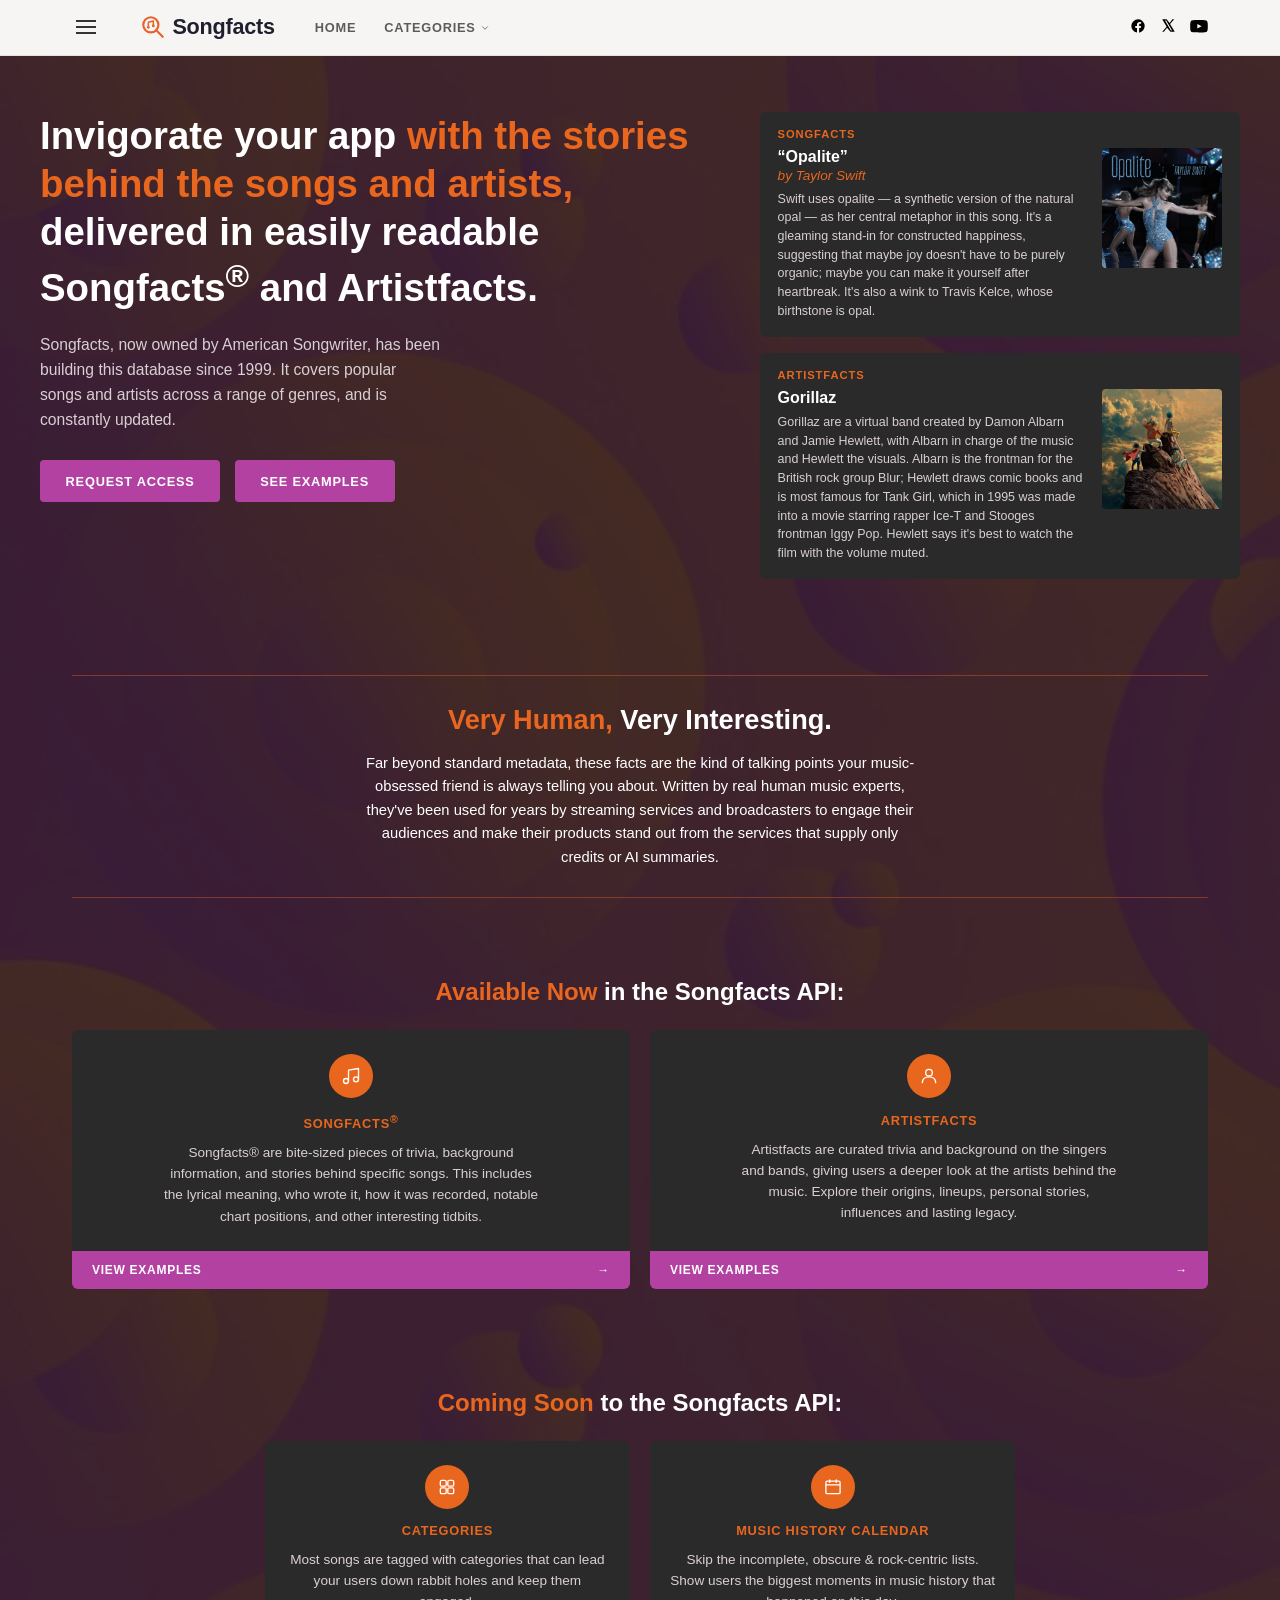
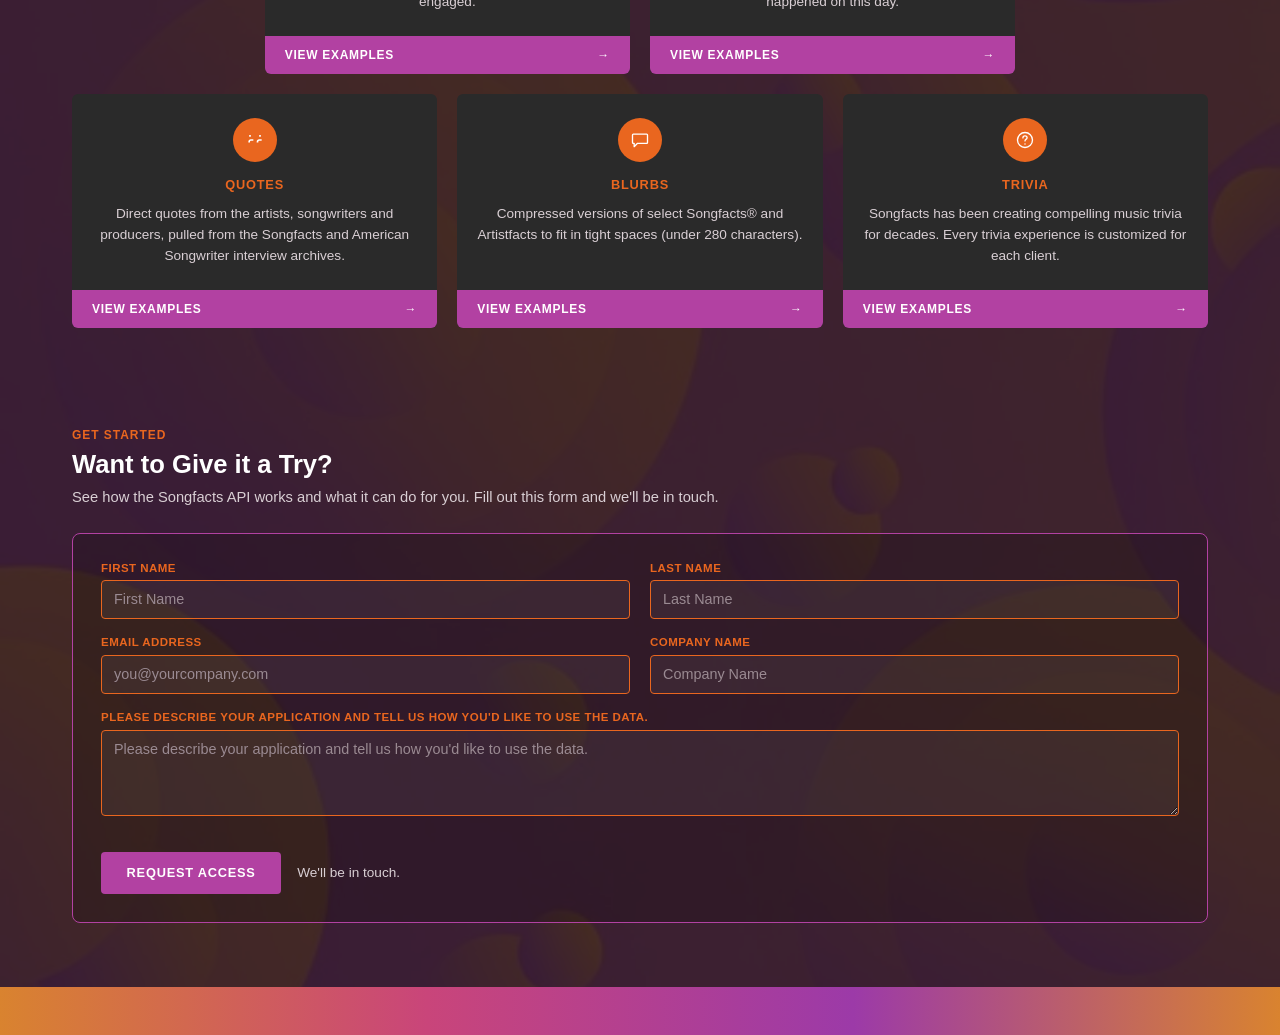
==== commit 933fafa2: "updated pages and images - from jen" ====
--- a/index.html
+++ b/index.html
@@ -101,7 +101,7 @@
                 wink to Travis Kelce, whose birthstone is opal.
               </p>
             </div>
-            <img class="fact-thumb" src="img/home_1.png" alt="&ldquo;Opalite&rdquo; by Taylor Swift">
+            <img class="fact-thumb" src="img/home_1.jpg" alt="&ldquo;Opalite&rdquo; by Taylor Swift">
           </div>
         </article>
 
@@ -121,7 +121,7 @@
                 film with the volume muted.
               </p>
             </div>
-            <img class="fact-thumb" src="img/home_2.png" alt="Gorillaz">
+            <img class="fact-thumb" src="img/home_2.jpg" alt="Gorillaz">
           </div>
         </article>
       </div>
--- a/style.css
+++ b/style.css
@@ -1,11 +1,29 @@
+/* Brand palette as supplied by the designer. The six --brand-* values are her
+   exact hex codes; everything below them is a role that maps onto one. Change
+   a role, not a brand value. */
 :root {
-  --orange: #e8632b;
-  --purple: #9c2f96;
-  --purple-hover: #b23aac;
-  --pink: #d9469c;
+  --brand-purple: #b241a2;
+  --brand-purple-med: #d18dc7;
+  --brand-purple-light: #e0b3da;
+  --brand-orange: #e9661f;
+  --brand-orange-light: #f6c2a5;
+  --brand-grey: #5c5c5c;
+
+  --orange: var(--brand-orange);
+  --purple: var(--brand-purple);
+  /* No hover tint in the supplied palette — this lifts --brand-purple toward
+     --brand-purple-med so buttons still respond without leaving the family. */
+  --purple-hover: #c456b3;
+  /* Accent text on the dark panel (breadcrumb, category labels, "Response »").
+     Uses Medium Purple rather than Purple: at these small sizes Purple lands
+     around 2.4:1 against the card background, which is not readable. */
+  --pink: var(--brand-purple-med);
+  /* The revealed correct answer on the trivia page. */
+  --purple-answer: var(--brand-purple-med);
+
   --dark-bg: #2c1c26;
   --card-bg: #2a2a2a;
-  --card-border: #b5552c;
+  --card-border: var(--brand-orange);
   --text-body: #d9cfd4;
 }
 
@@ -76,7 +94,7 @@
 }
 
 .main-nav a {
-  color: #3a3a3a;
+  color: var(--brand-grey);
   text-decoration: none;
   font-size: 0.8rem;
   font-weight: 600;
@@ -175,7 +193,7 @@
 }
 
 .social-links a {
-  color: #6b6b6b;
+  color: var(--brand-grey);
   display: flex;
 }
 
@@ -199,18 +217,18 @@
   z-index: 1;
 }
 
+/* The designer's bubble artwork, knocked well back so it reads as texture
+   behind the dark panel rather than as content. It replaced a stack of CSS
+   radial gradients that approximated it. Upscaling is safe here — the source
+   is nothing but soft gradients. */
 .decor-bg {
   position: absolute;
   inset: 0;
   pointer-events: none;
-  background:
-    radial-gradient(circle at 8% 8%, rgba(200, 90, 45, 0.32), transparent 32%),
-    radial-gradient(circle at 94% 18%, rgba(155, 60, 130, 0.28), transparent 35%),
-    radial-gradient(circle at 10% 45%, rgba(120, 50, 90, 0.3), transparent 32%),
-    radial-gradient(circle at 90% 55%, rgba(210, 110, 50, 0.26), transparent 35%),
-    radial-gradient(circle at 15% 85%, rgba(155, 60, 130, 0.3), transparent 32%),
-    radial-gradient(circle at 88% 92%, rgba(200, 90, 45, 0.28), transparent 35%);
-  filter: blur(14px);
+  background-image: url("img/page_bg.jpg");
+  background-size: cover;
+  background-position: center top;
+  opacity: 0.12;
 }
 
 .divider {
@@ -1205,8 +1223,12 @@
   height: 64px;
   border-radius: 4px;
   flex-shrink: 0;
+  border: 1px solid var(--card-border);
   background: linear-gradient(135deg, #4a2e42, #7a3a2c);
   object-fit: cover;
+  /* Several supplied portraits are tall crops; anchoring the top keeps the
+     subject's face in a 64px square instead of centring on their torso. */
+  object-position: center top;
 }
 
 .quote-attribution .name {
@@ -1286,7 +1308,7 @@
 
 /* The mockup shows each example with its answer already revealed. */
 .trivia-answer.is-correct {
-  background: #c98cc6;
+  background: var(--purple-answer);
 }
 
 .trivia-response-label {
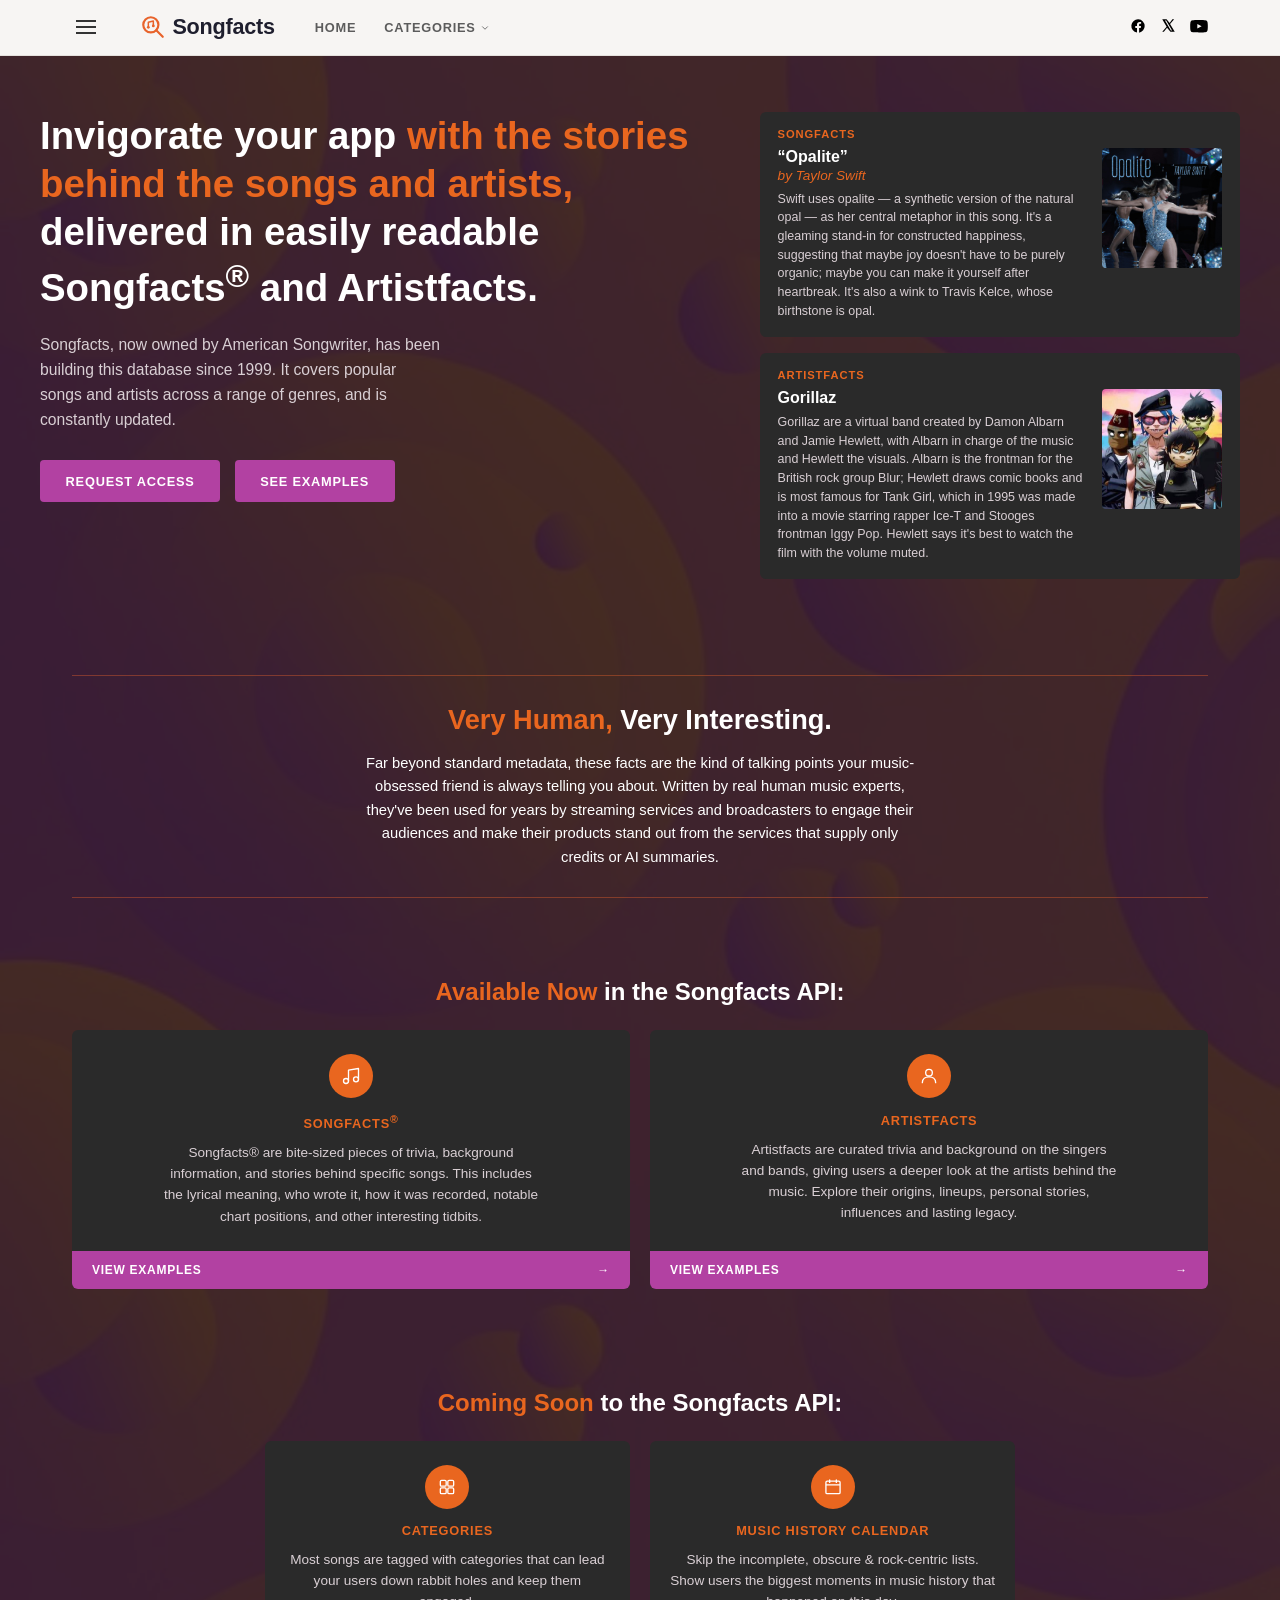
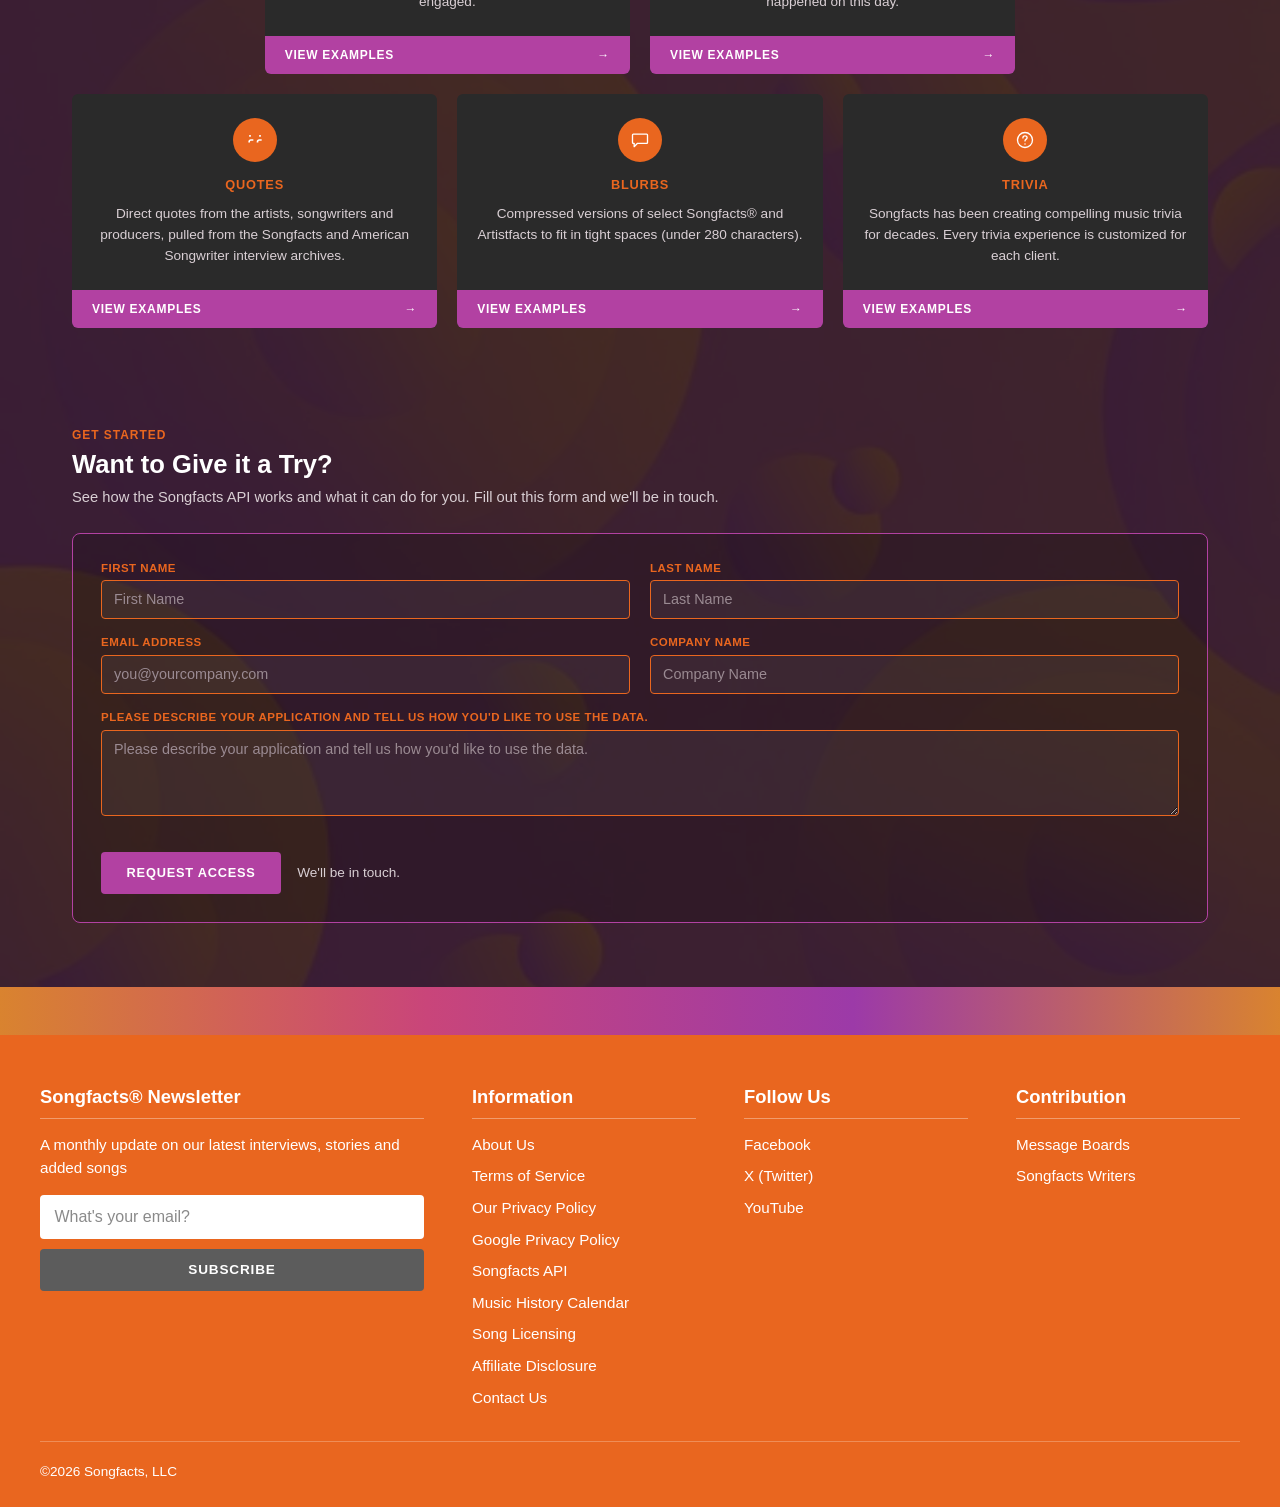
==== commit ff043939: "UPDATED mobile responsive" ====
--- a/index.html
+++ b/index.html
@@ -2,9 +2,49 @@
 <html lang="en">
 <head>
   <meta charset="UTF-8">
-  <meta name="viewport" content="width=1280, initial-scale=1.0">
-  <title>Songfacts API — Invigorate your app</title>
-  <link rel="stylesheet" href="style.css">
+  <meta name="viewport" content="width=device-width, initial-scale=1">
+  <title>Songfacts API &#8212; Invigorate your app</title>
+  <meta name="description" content="Songfacts API delivers the stories behind the songs and artists as ready-to-read Songfacts and Artistfacts your app can drop straight into any music experience.">
+  <meta property="og:type" content="website">
+  <meta property="og:site_name" content="Songfacts API">
+  <meta property="og:locale" content="en_US">
+  <meta property="og:url" content="https://api-draft.songfacts.com/">
+  <meta property="og:title" content="Songfacts API &#8212; Invigorate your app">
+  <meta property="og:description" content="Songfacts API delivers the stories behind the songs and artists as ready-to-read Songfacts and Artistfacts your app can drop straight into any music experience.">
+  <meta property="og:image" content="https://api-draft.songfacts.com/img/seo_featured.jpg">
+  <meta property="og:image:width" content="1168">
+  <meta property="og:image:height" content="784">
+  <meta property="og:image:alt" content="Songfacts API - Invigorate your app with the stories behind the songs. Human-written Songfacts and Artistfacts.">
+  <meta name="twitter:card" content="summary_large_image">
+  <meta name="twitter:title" content="Songfacts API &#8212; Invigorate your app">
+  <meta name="twitter:description" content="Songfacts API delivers the stories behind the songs and artists as ready-to-read Songfacts and Artistfacts your app can drop straight into any music experience.">
+  <meta name="twitter:image" content="https://api-draft.songfacts.com/img/seo_featured.jpg">
+  <meta name="twitter:image:alt" content="Songfacts API - Invigorate your app with the stories behind the songs. Human-written Songfacts and Artistfacts.">
+  <script type="application/ld+json">
+  {
+    "@context": "https://schema.org",
+    "@graph": [
+      {
+        "@type": "Organization",
+        "@id": "https://api-draft.songfacts.com/#organization",
+        "name": "Songfacts",
+        "url": "https://api-draft.songfacts.com/"
+      },
+      {
+        "@type": "WebSite",
+        "@id": "https://api-draft.songfacts.com/#website",
+        "url": "https://api-draft.songfacts.com/",
+        "name": "Songfacts API",
+        "description": "Songfacts API delivers the stories behind the songs and artists as ready-to-read Songfacts and Artistfacts your app can drop straight into any music experience.",
+        "publisher": {
+          "@id": "https://api-draft.songfacts.com/#organization"
+        },
+        "inLanguage": "en-US"
+      }
+    ]
+  }
+  </script>
+  <link rel="stylesheet" href="style.css?v=3">
   <script src="https://challenges.cloudflare.com/turnstile/v0/api.js?onload=onTurnstileLoad" async defer></script>
 </head>
 <body>
@@ -35,7 +75,7 @@
           </a>
           <div class="nav-dropdown">
             <a href="songfacts-examples.html">SongFacts Examples</a>
-            <a href="artistfacts-examples.html">ArtistFacts Examples</a>
+            <a href="artistfacts-examples.html">Artistfacts Examples</a>
             <a href="categories-examples.html">Categories Examples</a>
             <a href="music-history-calendar-examples.html">Music History Calendar</a>
             <a href="blurbs-examples.html">Blurbs Examples</a>
@@ -57,6 +97,16 @@
         </a>
       </div>
     </div>
+    <nav class="tab-nav" aria-label="Sections">
+      <a href="index.html" class="is-active" aria-current="page">Overview</a>
+      <a href="songfacts-examples.html">Songfacts&reg;</a>
+      <a href="artistfacts-examples.html">Artistfacts</a>
+      <a href="categories-examples.html">Categories</a>
+      <a href="music-history-calendar-examples.html">Calendar</a>
+      <a href="blurbs-examples.html">Blurbs</a>
+      <a href="quotes-examples.html">Quotes</a>
+      <a href="trivia-examples.html">Trivia</a>
+    </nav>
   </header>
 
   <main class="dark-panel">
@@ -70,7 +120,7 @@
           <span class="highlight">with the stories behind the
           songs and artists,</span>
           delivered in easily readable
-          Songfacts<sup>®</sup> and Artistfacts.
+          Songfacts<sup>&reg;</sup> and Artistfacts.
         </h1>
 
         <p>
@@ -121,7 +171,7 @@
                 film with the volume muted.
               </p>
             </div>
-            <img class="fact-thumb" src="img/home_2.jpg" alt="Gorillaz">
+            <img class="fact-thumb" src="img/home_2.jpg?v=2" alt="Gorillaz">
           </div>
         </article>
       </div>
@@ -149,9 +199,9 @@
           <span class="feature-icon">
             <svg viewBox="0 0 24 24" width="20" height="20"><path d="M9 18V5l12-2v13" stroke="#fff" stroke-width="1.6" fill="none" stroke-linecap="round" stroke-linejoin="round"/><circle cx="6" cy="18" r="3" stroke="#fff" stroke-width="1.6" fill="none"/><circle cx="18" cy="16" r="3" stroke="#fff" stroke-width="1.6" fill="none"/></svg>
           </span>
-          <h3 class="feature-title">Songfacts<sup>®</sup></h3>
-          <p>
-            Songfacts® are bite-sized pieces of trivia, background information, and stories
+          <h3 class="feature-title">Songfacts<sup>&reg;</sup></h3>
+          <p>
+            Songfacts&reg; are bite-sized pieces of trivia, background information, and stories
             behind specific songs. This includes the lyrical meaning, who wrote it, how it
             was recorded, notable chart positions, and other interesting tidbits.
           </p>
@@ -221,7 +271,7 @@
           </span>
           <h3 class="feature-title">Blurbs</h3>
           <p>
-            Compressed versions of select Songfacts® and Artistfacts to fit in tight spaces
+            Compressed versions of select Songfacts&reg; and Artistfacts to fit in tight spaces
             (under 280 characters).
           </p>
           <a class="btn-view" href="blurbs-examples.html">View Examples <span aria-hidden="true">&rarr;</span></a>
@@ -288,8 +338,76 @@
     </section>
   </main>
 
-  <footer class="gradient-bar" aria-hidden="true"></footer>
+  <div class="gradient-bar" aria-hidden="true"></div>
+
+  <footer class="site-footer">
+    <div class="footer-inner">
+
+      <section class="footer-newsletter">
+        <h2 class="footer-heading">Songfacts&reg; Newsletter</h2>
+        <p class="footer-newsletter-copy">A monthly update on our latest interviews, stories and added songs</p>
+        <!-- AWeber hosted-form submission (stakeholder-supplied). Native cross-origin
+             POST straight to AWeber — no Worker/relay needed; see CLAUDE.md notes. -->
+        <form class="newsletter-form" method="post" role="form" accept-charset="UTF-8" action="https://www.aweber.com/scripts/addlead.pl">
+          <div hidden>
+            <input type="hidden" name="meta_web_form_id" value="515551960">
+            <input type="hidden" name="meta_split_id" value="">
+            <input type="hidden" name="listname" value="songfacts">
+            <input type="hidden" name="redirect" value="https://www.songfacts.com/notify/newsletter-success" id="redirect_f0c15ad2487b51b769eee6f6feb4536c">
+            <input type="hidden" name="meta_adtracking" value="songfacts_2020">
+            <input type="hidden" name="meta_message" value="1001">
+            <input type="hidden" name="meta_required" value="email">
+            <input type="hidden" name="meta_tooltip" value="">
+          </div>
+          <label for="newsletter-email" class="sr-only">What's your email?</label>
+          <input class="newsletter-input" name="email" id="newsletter-email" autocorrect="off" autocapitalize="off" autocomplete="email" placeholder="What's your email?" type="email" required>
+          <button class="newsletter-button" type="submit" id="newsletter-button">Subscribe</button>
+        </form>
+      </section>
+
+      <nav class="footer-col" aria-labelledby="footer-info-heading">
+        <h2 class="footer-heading" id="footer-info-heading">Information</h2>
+        <ul class="footer-links">
+          <li><a href="https://www.songfacts.com/blog/pages/about-us" target="_blank" rel="noopener">About Us</a></li>
+          <li><a href="https://www.songfacts.com/blog/pages/terms-of-service" target="_blank" rel="noopener">Terms of Service</a></li>
+          <li><a href="https://www.songfacts.com/blog/pages/songfacts-privacy-policy-and-legal-notice" target="_blank" rel="noopener">Our Privacy Policy</a></li>
+          <li><a href="https://policies.google.com/privacy" target="_blank" rel="noopener">Google Privacy Policy</a></li>
+          <li><a href="https://www.songfacts.com/blog/pages/songfacts-api" target="_blank" rel="noopener">Songfacts API</a></li>
+          <li><a href="https://calendar.songfacts.com/" target="_blank" rel="noopener">Music History Calendar</a></li>
+          <li><a href="https://www.songfacts.com/blog/pages/song-licensing" target="_blank" rel="noopener">Song Licensing</a></li>
+          <li><a href="https://www.songfacts.com/blog/pages/affiliate-disclosure" target="_blank" rel="noopener">Affiliate Disclosure</a></li>
+          <li><a href="mailto:feedback@songfacts.com">Contact Us</a></li>
+        </ul>
+      </nav>
+
+      <nav class="footer-col" aria-labelledby="footer-follow-heading">
+        <h2 class="footer-heading" id="footer-follow-heading">Follow Us</h2>
+        <ul class="footer-links">
+          <li><a href="https://www.facebook.com/songfacts" target="_blank" rel="noopener">Facebook</a></li>
+          <li><a href="https://twitter.com/songfacts" target="_blank" rel="noopener">X (Twitter)</a></li>
+          <li><a href="https://www.youtube.com/user/songfactsdotcom" target="_blank" rel="noopener">YouTube</a></li>
+        </ul>
+      </nav>
+
+      <nav class="footer-col" aria-labelledby="footer-contribute-heading">
+        <h2 class="footer-heading" id="footer-contribute-heading">Contribution</h2>
+        <ul class="footer-links">
+          <li><a href="https://forum.songfacts.com/" target="_blank" rel="noopener">Message Boards</a></li>
+          <li><a href="https://www.songfacts.com/blog/pages/songfacts-writers" target="_blank" rel="noopener">Songfacts Writers</a></li>
+        </ul>
+      </nav>
+
+    </div>
+    <p class="footer-copyright">&copy;2026 Songfacts, LLC</p>
+  </footer>
 
   <script src="script.js"></script>
+  <script>
+    // Center the active section tab in the mobile tab strip on load.
+    (function () {
+      var t = document.querySelector('.tab-nav a.is-active');
+      if (t && t.scrollIntoView) t.scrollIntoView({ inline: 'center', block: 'nearest' });
+    })();
+  </script>
 </body>
 </html>
--- a/style.css
+++ b/style.css
@@ -34,6 +34,19 @@
 body {
   margin: 0;
   font-family: -apple-system, BlinkMacSystemFont, "Segoe UI", Roboto, Arial, sans-serif;
+}
+
+/* Responsive conversion — in progress (footer is the first fluid component).
+   Every page shares the same three body children: header + main + footer. The
+   global 1280px lock that used to live on <body> is gone; instead we pin only
+   the header and the (still desktop-only) main content at 1280px, leaving the
+   footer free to be mobile-first. Effect on a phone: everything above the
+   footer behaves exactly as it does today (renders at 1280 and scrolls
+   horizontally), while the footer renders at the device width. As each section
+   above is converted to be responsive, its min-width comes off; once they all
+   are, this shim goes away entirely. */
+body > .site-header,
+body > main {
   min-width: 1280px;
 }
 
@@ -1353,3 +1366,348 @@
   width: 100%;
   height: auto;
 }
+
+/* ---------------------------------------------------------------------- */
+/* Site footer (responsive, mobile-first) — from songfacts_v7_mobile.pdf   */
+/* ---------------------------------------------------------------------- */
+
+/* Visually-hidden label (accessible name for the newsletter input). */
+.sr-only {
+  position: absolute;
+  width: 1px;
+  height: 1px;
+  padding: 0;
+  margin: -1px;
+  overflow: hidden;
+  clip: rect(0, 0, 0, 0);
+  white-space: nowrap;
+  border: 0;
+}
+
+.site-footer {
+  background: var(--orange);
+  color: #fff;
+  padding: 2.5rem 1.5rem 1.5rem;
+  font-size: 0.95rem;
+  line-height: 1.5;
+}
+
+.footer-inner {
+  display: flex;
+  flex-direction: column;
+  gap: 2rem;
+  max-width: 1200px;
+  margin: 0 auto;
+}
+
+.footer-heading {
+  margin: 0 0 0.9rem;
+  padding-bottom: 0.5rem;
+  border-bottom: 1px solid rgba(255, 255, 255, 0.35);
+  font-size: 1.15rem;
+  font-weight: 700;
+}
+
+.footer-newsletter-copy {
+  margin: 0 0 1rem;
+}
+
+.newsletter-form {
+  display: flex;
+  flex-direction: column;
+  gap: 0.6rem;
+}
+
+.newsletter-input {
+  width: 100%;
+  padding: 0.8rem 0.9rem;
+  border: none;
+  border-radius: 4px;
+  background: #fff;
+  color: #333;
+  font-size: 1rem;
+  font-family: inherit;
+}
+
+.newsletter-input::placeholder {
+  color: #8a8a8a;
+}
+
+.newsletter-button {
+  width: 100%;
+  padding: 0.85rem 1rem;
+  border: none;
+  border-radius: 4px;
+  background: var(--brand-grey);
+  color: #fff;
+  font-weight: 700;
+  letter-spacing: 0.06em;
+  text-transform: uppercase;
+  font-size: 0.85rem;
+  font-family: inherit;
+  cursor: pointer;
+  transition: background 0.15s ease;
+}
+
+.newsletter-button:hover {
+  background: #4a4a4a;
+}
+
+.footer-links {
+  list-style: none;
+  margin: 0;
+  padding: 0;
+  display: flex;
+  flex-direction: column;
+  gap: 0.55rem;
+}
+
+.footer-links a {
+  color: #fff;
+  text-decoration: none;
+}
+
+.footer-links a:hover {
+  text-decoration: underline;
+}
+
+.footer-copyright {
+  max-width: 1200px;
+  margin: 2rem auto 0;
+  padding-top: 1.25rem;
+  border-top: 1px solid rgba(255, 255, 255, 0.25);
+  font-size: 0.85rem;
+}
+
+/* From tablet up, lay the newsletter and the three link groups side by side.
+   (Desktop footer will be refined against landingpage_v7.pdf later.) */
+@media (min-width: 768px) {
+  .site-footer {
+    padding: 3rem 2rem 1.5rem;
+  }
+
+  .footer-inner {
+    flex-direction: row;
+    flex-wrap: wrap;
+    gap: 2.5rem 3rem;
+  }
+
+  .footer-newsletter {
+    flex: 1 1 320px;
+    min-width: 280px;
+  }
+
+  .footer-col {
+    flex: 1 1 160px;
+  }
+}
+
+/* ---------------------------------------------------------------------- */
+/* Mobile navigation tab strip (from songfacts_v7_mobile.pdf)              */
+/* A horizontally-scrollable row of the 8 sections; the active one is a    */
+/* filled purple pill. Hidden on desktop, revealed in the mobile query.    */
+/* A tiny inline script on each page scrolls the active tab into view.     */
+/* ---------------------------------------------------------------------- */
+.tab-nav {
+  display: none;
+}
+
+/* ====================================================================== */
+/* MOBILE LAYOUT — below 768px everything reflows to a single column, per  */
+/* the designer's mobile PDF. Above 768px the desktop layout is untouched  */
+/* (main stays pinned at 1280px). This is the responsive conversion; the   */
+/* footer was step one and the transitional min-width shim now lifts here. */
+/* ====================================================================== */
+@media (max-width: 767.98px) {
+
+  /* Release the desktop width lock so content can reflow to fit. */
+  body > .site-header,
+  body > main {
+    min-width: 0;
+  }
+
+  /* --- Header: hamburger pinned left, logo centered, desktop nav hidden --- */
+  .header-inner {
+    position: relative;
+    justify-content: center;
+    gap: 0;
+    padding: 0.75rem 1.25rem;
+  }
+
+  .menu-toggle {
+    position: absolute;
+    left: 1.25rem;
+    top: 50%;
+    transform: translateY(-50%);
+  }
+
+  .main-nav,
+  .social-links {
+    display: none;
+  }
+
+  /* --- Mobile section tab strip --- */
+  .tab-nav {
+    display: flex;
+    gap: 0.4rem;
+    overflow-x: auto;
+    padding: 0.55rem 1rem;
+    background: #f7f5f3;
+    border-bottom: 1px solid #e5e1dd;
+    -webkit-overflow-scrolling: touch;
+    scrollbar-width: none;
+  }
+
+  .tab-nav::-webkit-scrollbar {
+    display: none;
+  }
+
+  .tab-nav a {
+    flex: 0 0 auto;
+    padding: 0.4rem 0.9rem;
+    border-radius: 999px;
+    font-size: 0.9rem;
+    font-weight: 600;
+    color: var(--brand-grey);
+    text-decoration: none;
+    white-space: nowrap;
+  }
+
+  .tab-nav a.is-active {
+    background: var(--purple);
+    color: #fff;
+  }
+
+  /* --- Trim section side padding for more content width on narrow screens --- */
+  .hero,
+  .very-human,
+  .available-now,
+  .coming-soon,
+  .get-started,
+  .page-header,
+  .page-content {
+    padding-left: 1.1rem;
+    padding-right: 1.1rem;
+  }
+
+  .hero {
+    padding-top: 2.25rem;
+    padding-bottom: 2.25rem;
+  }
+
+  /* --- Landing hero: center the copy, and drop the CTA buttons below the two
+     highlight cards (per the mobile PDF). The buttons live inside .hero-copy
+     for the desktop layout, so we use display:contents to promote the copy's
+     children into the hero's flex flow — then `order` can place the buttons
+     after the cards without changing the desktop DOM. --- */
+  .hero-inner {
+    display: flex;
+    flex-direction: column;
+    gap: 1.5rem;
+    text-align: center;
+  }
+
+  .hero-copy {
+    display: contents;
+  }
+
+  .hero-copy h1 {
+    font-size: 1.7rem;
+    margin-bottom: 0;
+  }
+
+  .hero-copy p {
+    margin: 0 auto;
+  }
+
+  .hero-cards {
+    order: 0;
+    text-align: left;
+  }
+
+  .hero-actions {
+    order: 1;
+    width: 100%;
+  }
+
+  .hero-actions .btn {
+    flex: 1;
+  }
+
+  /* --- Landing: Available Now / Coming Soon feature grids to one column --- */
+  .feature-grid.cols-2,
+  .feature-grid.cols-3,
+  .feature-grid.cols-2-center {
+    grid-template-columns: 1fr;
+  }
+
+  /* --- Contact form: paired fields stack --- */
+  .form-row {
+    grid-template-columns: 1fr;
+  }
+
+  /* --- Example pages: every multi-column grid collapses to one column --- */
+  .card-grid.cols-4,
+  .calendar-grid.cols-2,
+  .calendar-grid.cols-3,
+  .blurbs-grid,
+  .quotes-grid,
+  .categories-layout {
+    grid-template-columns: 1fr;
+  }
+
+  /* --- SongFacts / ArtistFacts tiles: switch from the desktop's big centered
+     thumb-on-top to the mobile PDF's horizontal layout — a small square thumb
+     floated top-left with the title/artist/body flowing to its right and
+     wrapping beneath it. flow-root contains the float. --- */
+  .fact-tile {
+    display: flow-root;
+  }
+
+  .fact-tile .thumb {
+    float: left;
+    width: 88px;
+    margin: 0.15rem 0.9rem 0.4rem 0;
+  }
+
+  /* --- Categories: tighten the deep rabbit-hole indentation so it fits --- */
+  .category-chain {
+    padding: 1.25rem 1rem 1.5rem;
+  }
+
+  .chain-level {
+    padding-left: 1.1rem;
+  }
+
+  .chain-arrow {
+    margin-left: 1.4rem;
+  }
+
+  /* --- Trivia: drop the 3-column subgrid; each card becomes a plain block --- */
+  .trivia-grid {
+    grid-template-columns: 1fr;
+    grid-template-rows: none;
+  }
+
+  .trivia-card {
+    grid-row: auto;
+    grid-template-rows: none;
+    display: block;
+  }
+
+  /* --- CTA bar stacks (its side gutter comes from .page-content padding) --- */
+  .cta-bar {
+    flex-direction: column;
+    align-items: flex-start;
+  }
+
+  /* --- Sub-page header: smaller title, and center the title + short
+     description per the mobile PDF (they're left-aligned on desktop). --- */
+  .page-header {
+    text-align: center;
+  }
+
+  .page-header h1 {
+    font-size: 1.6rem;
+  }
+}
